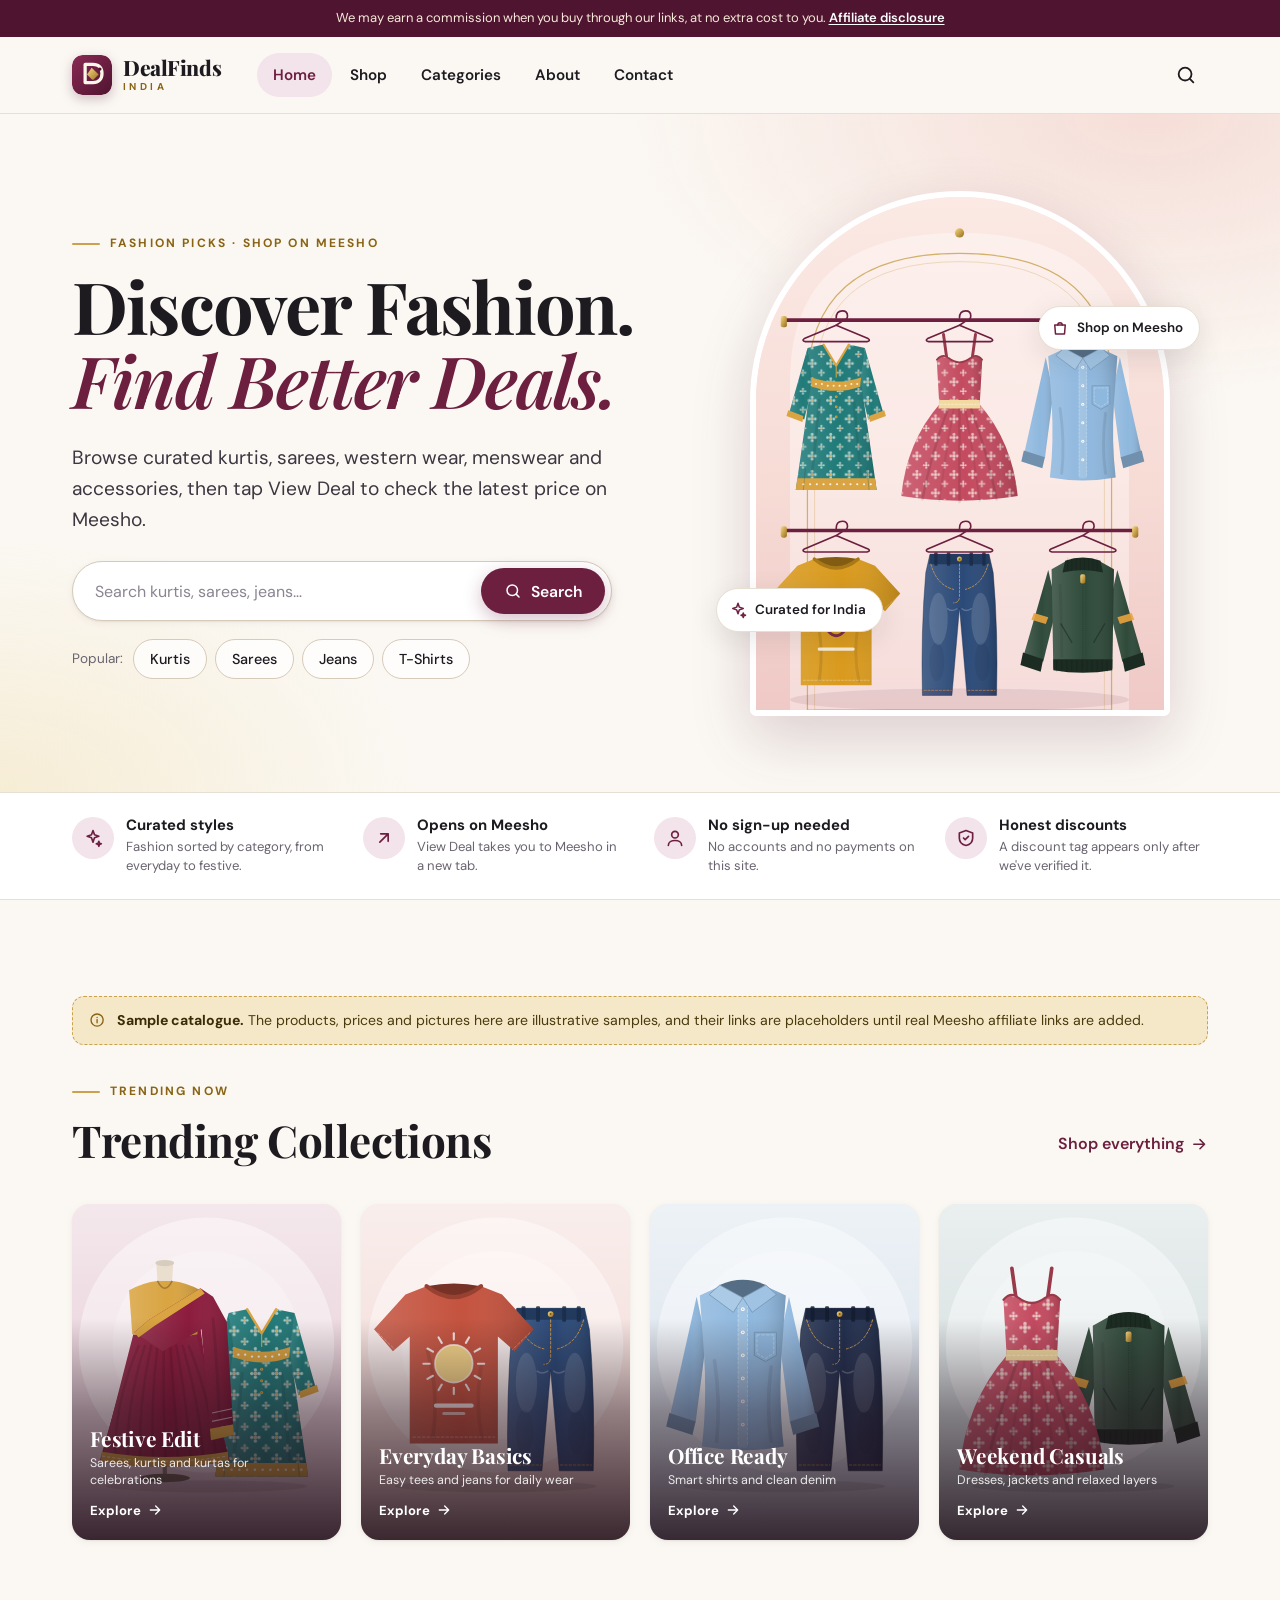
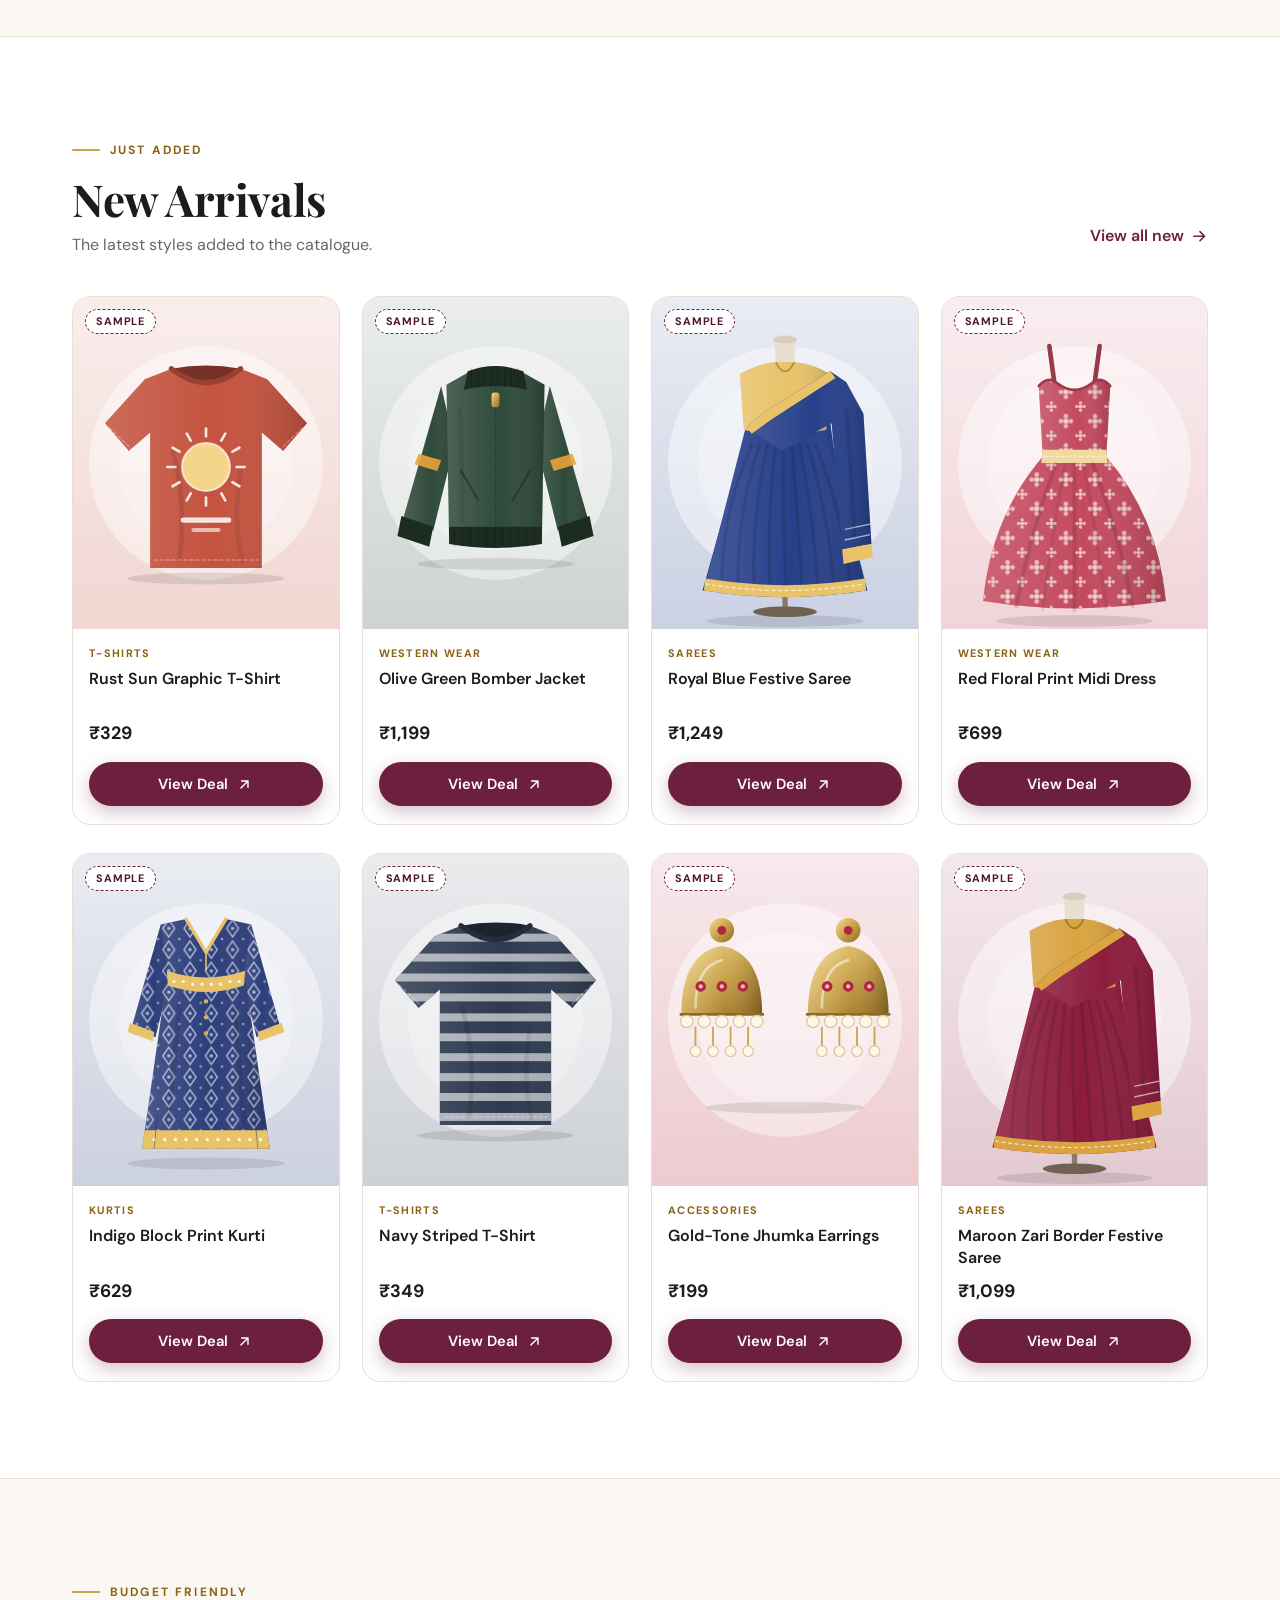
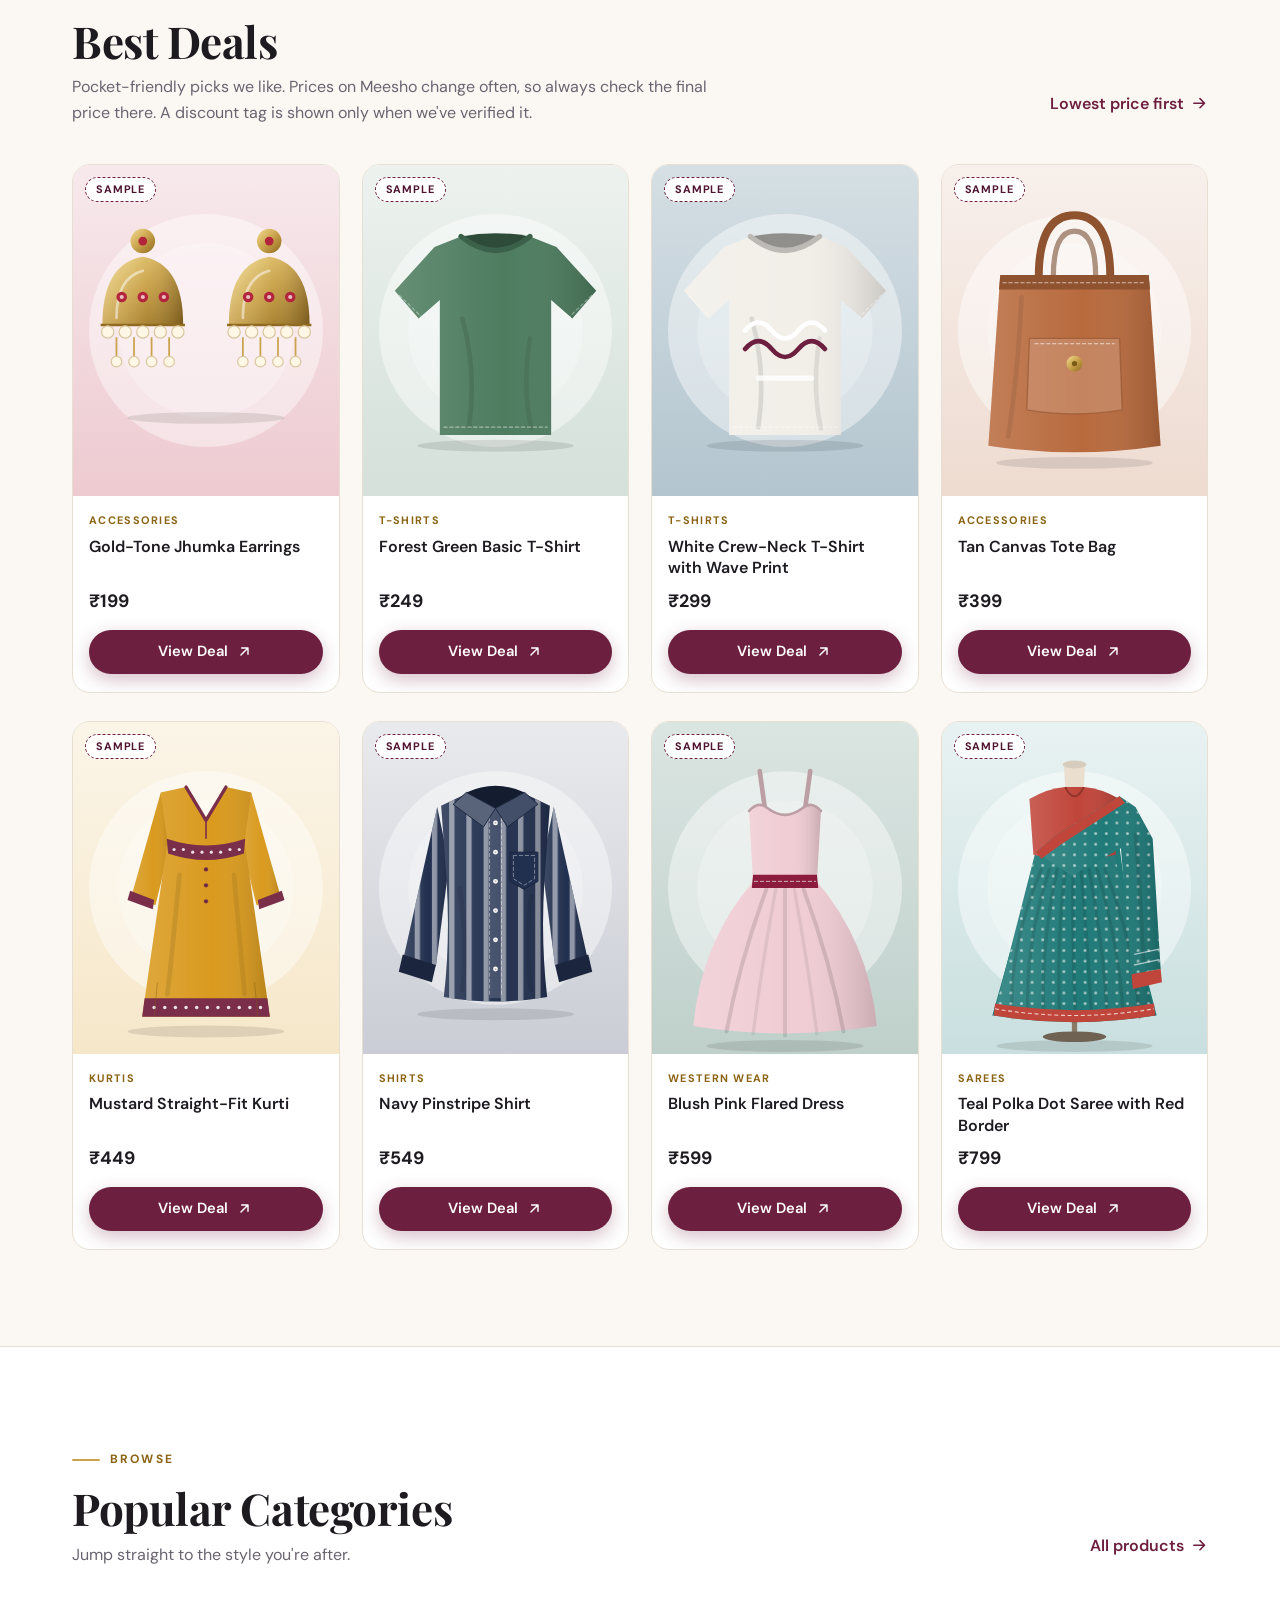
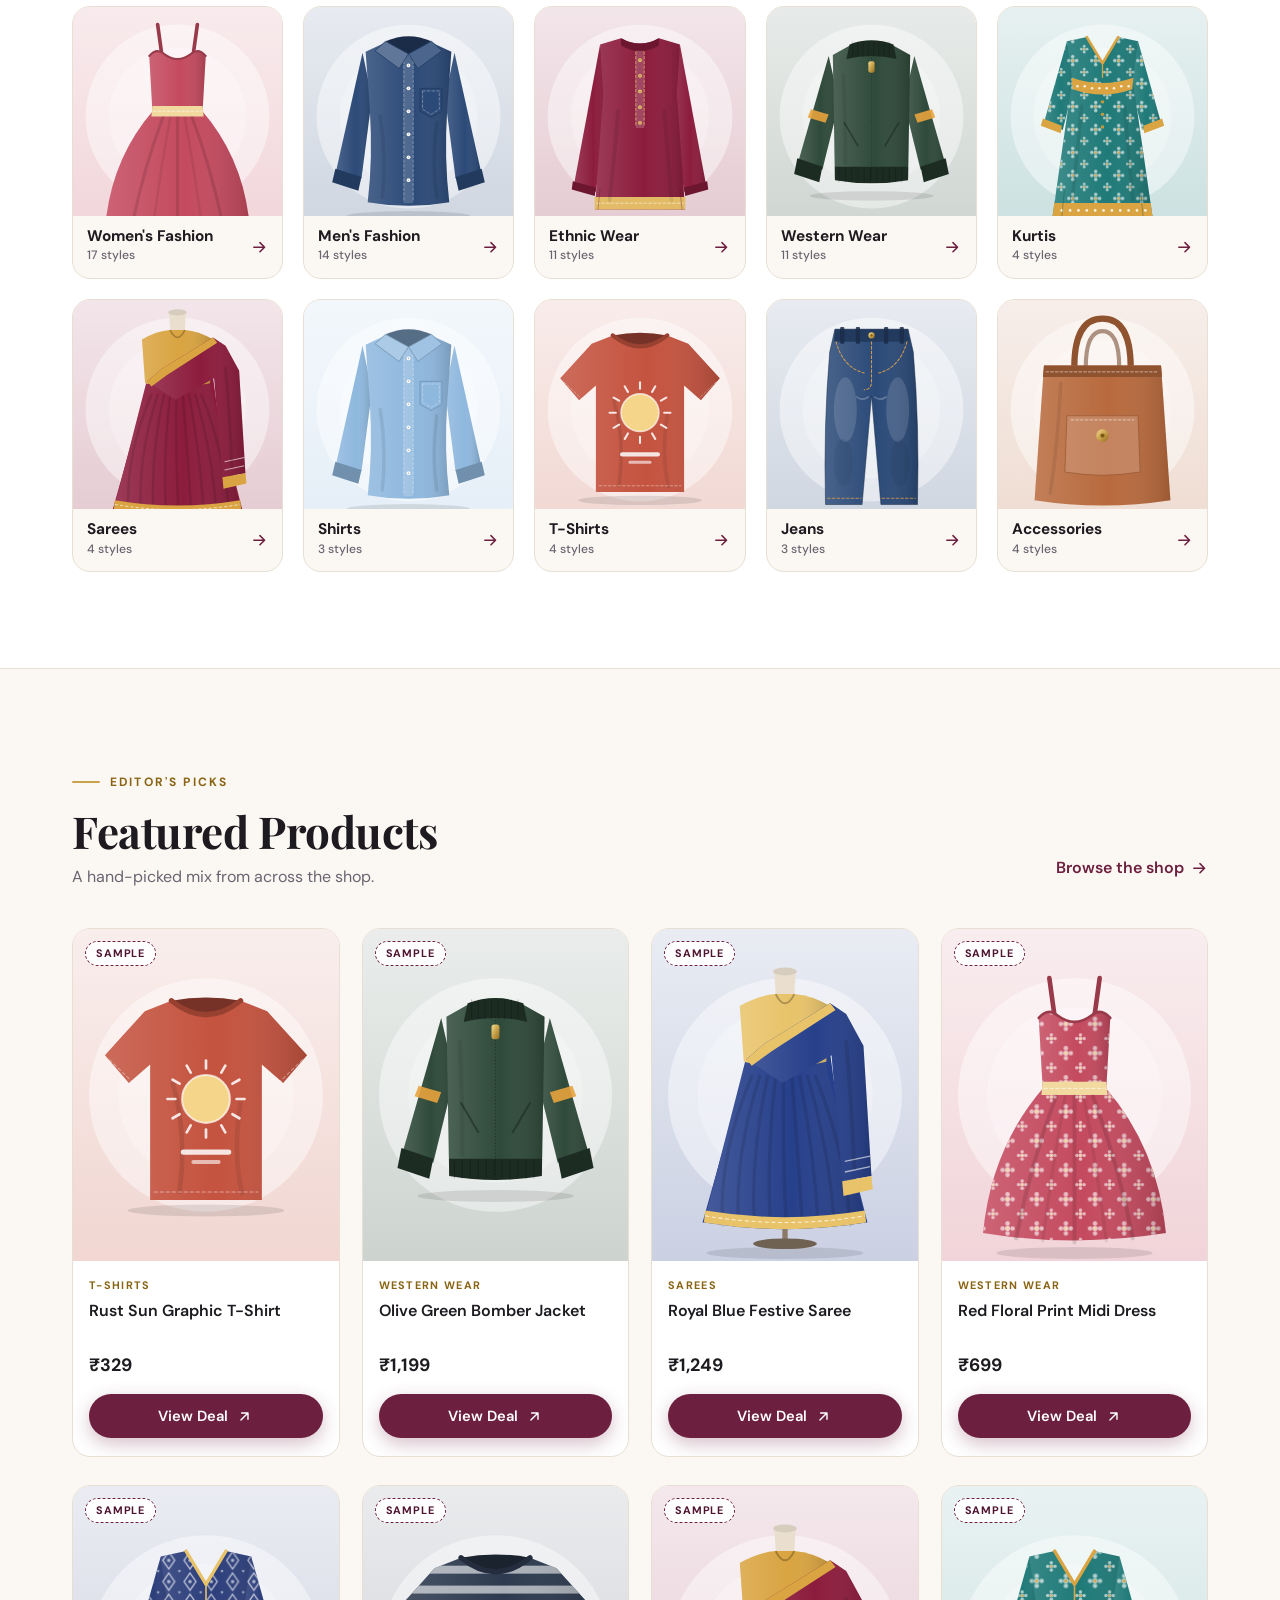
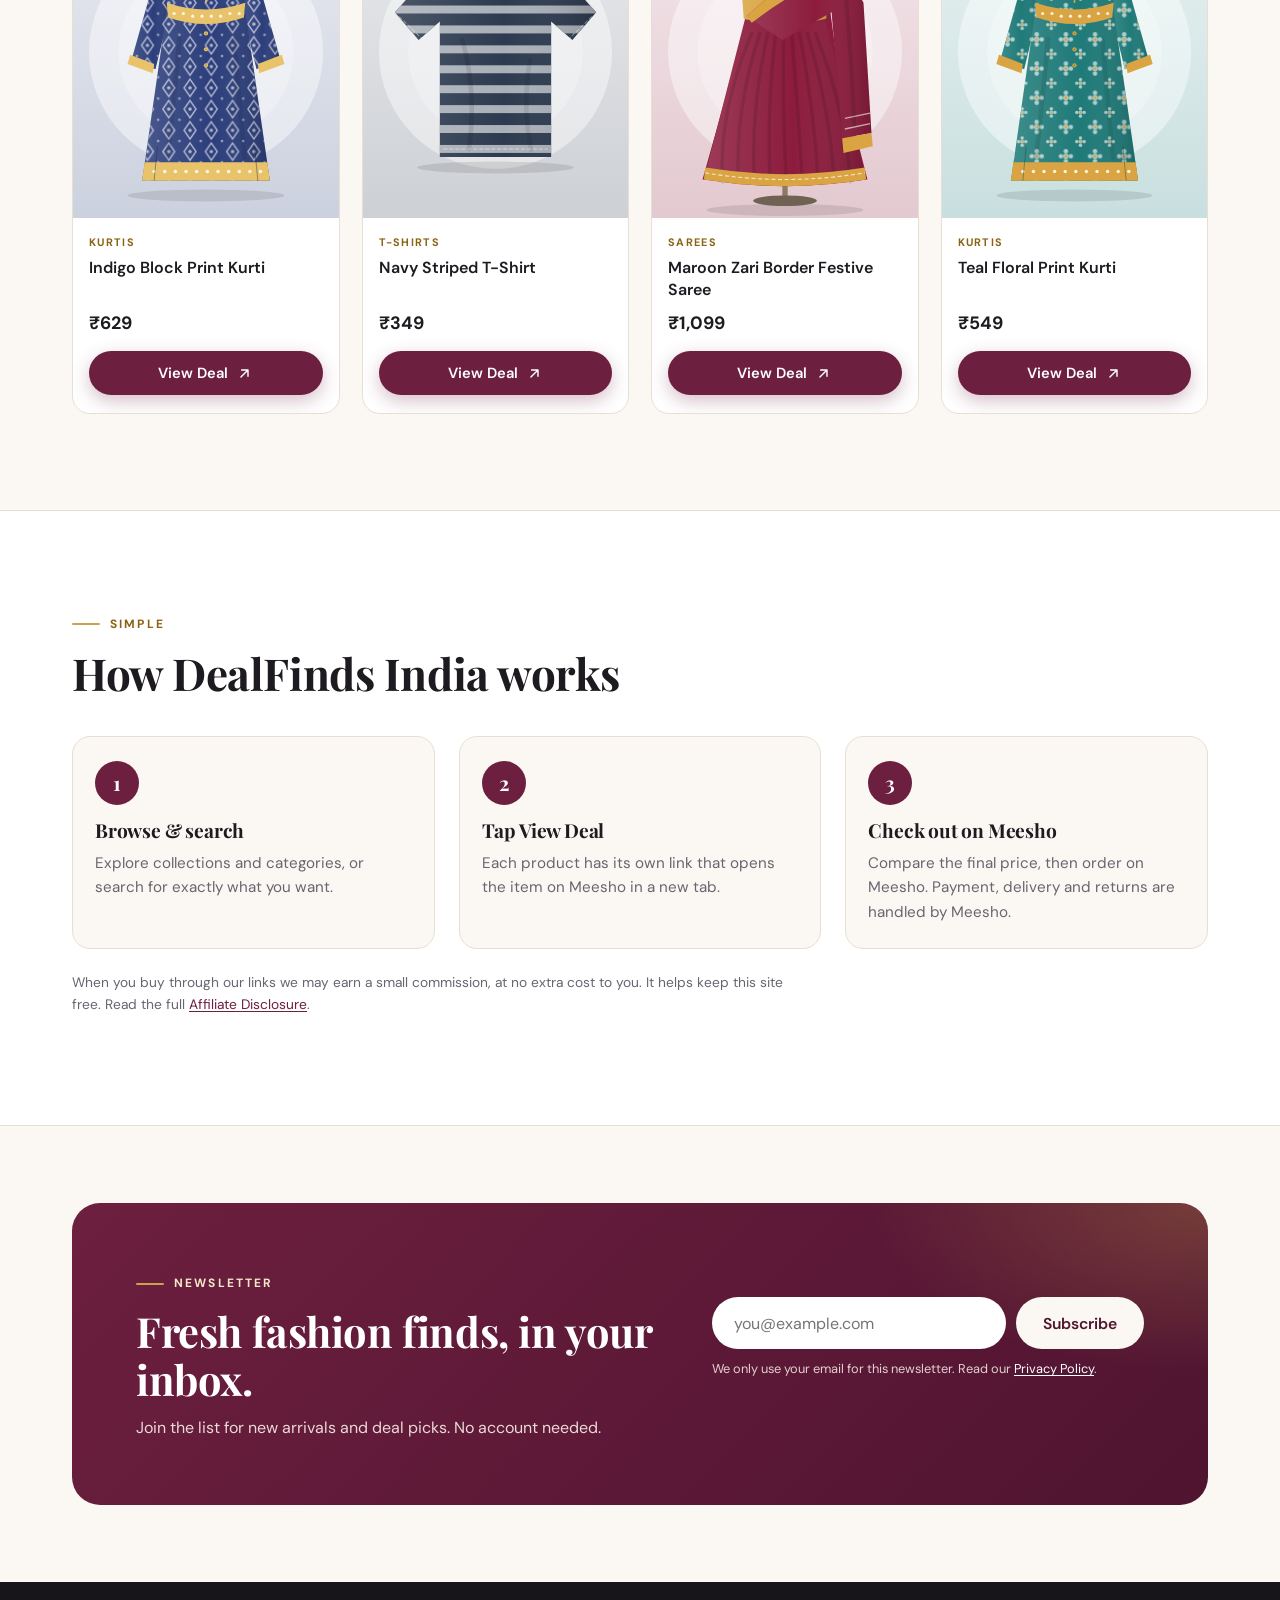
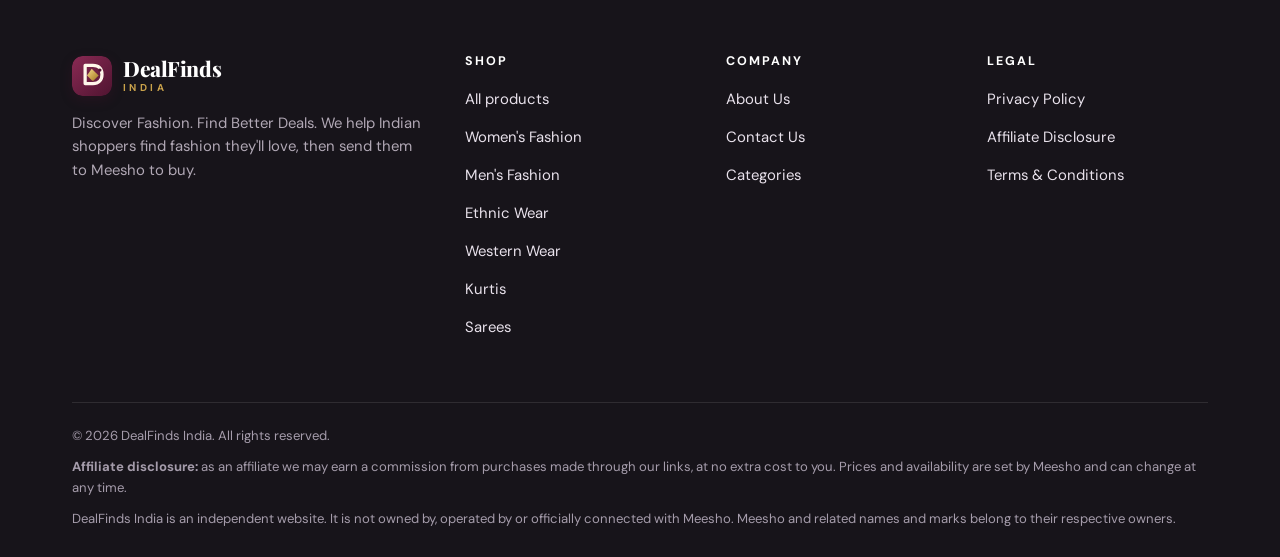
==== index.html @ cc352d4f "Add DealFinds India fashion affiliate website Complete static site (HTML5, CSS3, vanilla JS; no buil" ====
<!DOCTYPE html>
<html lang="en-IN" class="no-js">
<head>
<meta charset="utf-8">
<meta name="viewport" content="width=device-width, initial-scale=1">
<title>DealFinds India – Discover Fashion. Find Better Deals.</title>
<meta name="description" content="DealFinds India helps you discover fashion and find better deals. Browse kurtis, sarees, western wear, shirts, jeans and accessories, with links to Meesho.">
<meta name="robots" content="index, follow, max-image-preview:large">
<meta name="theme-color" content="#6d1f3f">
<link rel="canonical" href="https://pawanuse7-hash.github.io/Test/">
<meta property="og:site_name" content="DealFinds India">
<meta property="og:type" content="website">
<meta property="og:locale" content="en_IN">
<meta property="og:title" content="DealFinds India – Discover Fashion. Find Better Deals.">
<meta property="og:description" content="DealFinds India helps you discover fashion and find better deals. Browse kurtis, sarees, western wear, shirts, jeans and accessories, with links to Meesho.">
<meta property="og:url" content="https://pawanuse7-hash.github.io/Test/">
<meta property="og:image" content="https://pawanuse7-hash.github.io/Test/assets/og-image.png">
<meta property="og:image:width" content="1200">
<meta property="og:image:height" content="630">
<meta property="og:image:alt" content="DealFinds India – Discover Fashion. Find Better Deals.">
<meta name="twitter:card" content="summary_large_image">
<meta name="twitter:title" content="DealFinds India – Discover Fashion. Find Better Deals.">
<meta name="twitter:description" content="DealFinds India helps you discover fashion and find better deals. Browse kurtis, sarees, western wear, shirts, jeans and accessories, with links to Meesho.">
<meta name="twitter:image" content="https://pawanuse7-hash.github.io/Test/assets/og-image.png">
<link rel="icon" href="assets/favicon.svg" type="image/svg+xml">
<link rel="apple-touch-icon" href="assets/apple-touch-icon.png">
<link rel="preload" href="assets/fonts/dm-sans-var.woff" as="font" type="font/woff" crossorigin>
<link rel="preload" href="assets/fonts/playfair-display-var.woff" as="font" type="font/woff" crossorigin>
<link rel="stylesheet" href="css/style.css">
<script>document.documentElement.className = "js";</script>
<script type="application/ld+json">{
  "@context": "https://schema.org",
  "@graph": [
    {
      "@type": "Organization",
      "@id": "https://pawanuse7-hash.github.io/Test/#org",
      "name": "DealFinds India",
      "url": "https://pawanuse7-hash.github.io/Test/",
      "logo": "https://pawanuse7-hash.github.io/Test/assets/apple-touch-icon.png"
    },
    {
      "@type": "WebSite",
      "@id": "https://pawanuse7-hash.github.io/Test/#website",
      "url": "https://pawanuse7-hash.github.io/Test/",
      "name": "DealFinds India",
      "description": "Discover Fashion. Find Better Deals.",
      "inLanguage": "en-IN",
      "publisher": {
        "@id": "https://pawanuse7-hash.github.io/Test/#org"
      },
      "potentialAction": {
        "@type": "SearchAction",
        "target": {
          "@type": "EntryPoint",
          "urlTemplate": "https://pawanuse7-hash.github.io/Test/shop.html?q={search_term_string}"
        },
        "query-input": "required name=search_term_string"
      }
    }
  ]
}</script>
</head>
<body class="page-index">
<a class="skip-link" href="#main">Skip to content</a>
<svg xmlns="http://www.w3.org/2000/svg" width="0" height="0" style="position:absolute" aria-hidden="true" focusable="false">
<symbol id="i-search" viewBox="0 0 24 24"><circle cx="11" cy="11" r="7"/><path d="m20 20-3.5-3.5"/></symbol>
<symbol id="i-arrow-right" viewBox="0 0 24 24"><path d="M5 12h14M13 6l6 6-6 6"/></symbol>
<symbol id="i-external" viewBox="0 0 24 24"><path d="M7 17 17 7M8 7h9v9"/></symbol>
<symbol id="i-eye" viewBox="0 0 24 24"><path d="M2 12s3.6-7 10-7 10 7 10 7-3.6 7-10 7S2 12 2 12z"/><circle cx="12" cy="12" r="3"/></symbol>
<symbol id="i-close" viewBox="0 0 24 24"><path d="M6 6l12 12M18 6 6 18"/></symbol>
<symbol id="i-sparkle" viewBox="0 0 24 24"><path d="M12 3l1.8 5.2L19 10l-5.2 1.8L12 17l-1.8-5.2L5 10l5.2-1.8z"/><path d="M19 16l.8 2.2L22 19l-2.2.8L19 22l-.8-2.2L16 19l2.2-.8z"/></symbol>
<symbol id="i-user" viewBox="0 0 24 24"><circle cx="12" cy="8" r="4"/><path d="M4 21c0-4 4-6 8-6s8 2 8 6"/></symbol>
<symbol id="i-tag" viewBox="0 0 24 24"><path d="M20.6 13.4 13.4 20.6a2 2 0 0 1-2.8 0L3 13V3h10l7.6 7.6a2 2 0 0 1 0 2.8z"/><circle cx="7.5" cy="7.5" r="1.5"/></symbol>
<symbol id="i-shield" viewBox="0 0 24 24"><path d="M12 3l8 3v6c0 4.5-3.2 8-8 9-4.8-1-8-4.5-8-9V6z"/><path d="m9 12 2 2 4-4"/></symbol>
<symbol id="i-mail" viewBox="0 0 24 24"><rect x="3" y="5" width="18" height="14" rx="2"/><path d="m3 7 9 6 9-6"/></symbol>
<symbol id="i-bag" viewBox="0 0 24 24"><path d="M5 8h14l-1 12H6z"/><path d="M9 8a3 3 0 0 1 6 0"/></symbol>
<symbol id="i-info" viewBox="0 0 24 24"><circle cx="12" cy="12" r="9"/><path d="M12 11v5M12 8h.01"/></symbol>
</svg>
<div class="announce">
  <p>We may earn a commission when you buy through our links, at no extra cost to you. <a href="affiliate-disclosure.html">Affiliate disclosure</a></p>
</div>
<header class="site-header">
  <div class="container header-inner">
    <a class="brand" href="index.html" aria-label="DealFinds India home">
      <img class="brand-mark" src="assets/logo-mark.svg" width="40" height="40" alt="">
      <span class="brand-text"><span class="brand-name">DealFinds</span><span class="brand-sub">India</span></span>
    </a>
    <nav class="site-nav" id="site-nav" aria-label="Main">
      <ul>
        <li><a class="nav-link" href="index.html" aria-current="page">Home</a></li>
        <li><a class="nav-link" href="shop.html">Shop</a></li>
        <li><a class="nav-link" href="index.html#categories">Categories</a></li>
        <li><a class="nav-link" href="about.html">About</a></li>
        <li><a class="nav-link" href="contact.html">Contact</a></li>
      </ul>
      <div class="nav-cta"><a class="btn btn-primary" href="shop.html">Shop deals <svg class="icon icon-slide" aria-hidden="true" focusable="false"><use href="#i-arrow-right"/></svg></a></div>
    </nav>
    <a class="icon-btn" href="shop.html#search" aria-label="Search products"><svg class="icon" aria-hidden="true" focusable="false"><use href="#i-search"/></svg></a>
    <a class="btn btn-primary btn-sm header-cta" href="shop.html">Shop deals</a>
    <button class="icon-btn nav-toggle" type="button" aria-expanded="false" aria-controls="site-nav" aria-label="Open menu"><span class="bars"></span></button>
  </div>
</header>
<main id="main">
  <section class="hero" aria-labelledby="hero-title">
    <div class="container hero-grid">
      <div class="hero-copy">
        <span class="eyebrow">Fashion picks &middot; Shop on Meesho</span>
        <h1 id="hero-title">Discover Fashion. <em>Find Better Deals.</em></h1>
        <p class="lead">Browse curated kurtis, sarees, western wear, menswear and accessories, then tap View Deal to check the latest price on Meesho.</p>
        <form class="search-pill" action="shop.html" method="get" role="search">
          <label class="sr-only" for="hero-search">Search fashion</label>
          <input id="hero-search" name="q" type="search" placeholder="Search kurtis, sarees, jeans&hellip;" autocomplete="off" enterkeyhint="search">
          <button class="btn btn-primary" type="submit" aria-label="Search"><svg class="icon" aria-hidden="true" focusable="false"><use href="#i-search"/></svg><span class="label">Search</span></button>
        </form>
        <div class="hero-tags" aria-label="Popular searches">
          <span>Popular:</span>
          <a class="tag-pill" href="shop.html?category=kurtis">Kurtis</a>
          <a class="tag-pill" href="shop.html?category=sarees">Sarees</a>
          <a class="tag-pill" href="shop.html?category=jeans">Jeans</a>
          <a class="tag-pill" href="shop.html?category=t-shirts">T-Shirts</a>
        </div>
      </div>
      <div class="hero-visual">
        <div class="hero-frame">
          <img src="assets/img/hero-rail.svg" width="800" height="1000" alt="Illustration of a boutique clothes rail with a kurti, a dress, a shirt, a t-shirt, jeans and a jacket" fetchpriority="high">
        </div>
        <span class="float-chip a"><svg class="icon" aria-hidden="true" focusable="false"><use href="#i-sparkle"/></svg>Curated for India</span>
        <span class="float-chip b"><svg class="icon" aria-hidden="true" focusable="false"><use href="#i-bag"/></svg>Shop on Meesho</span>
      </div>
    </div>
  </section>

  <section class="trust" aria-label="Why shop with DealFinds India">
    <div class="container trust-grid">
      <div class="trust-item"><span class="trust-ico"><svg class="icon" aria-hidden="true" focusable="false"><use href="#i-sparkle"/></svg></span><div><h3>Curated styles</h3><p>Fashion sorted by category, from everyday to festive.</p></div></div>
      <div class="trust-item"><span class="trust-ico"><svg class="icon" aria-hidden="true" focusable="false"><use href="#i-external"/></svg></span><div><h3>Opens on Meesho</h3><p>View Deal takes you to Meesho in a new tab.</p></div></div>
      <div class="trust-item"><span class="trust-ico"><svg class="icon" aria-hidden="true" focusable="false"><use href="#i-user"/></svg></span><div><h3>No sign-up needed</h3><p>No accounts and no payments on this site.</p></div></div>
      <div class="trust-item"><span class="trust-ico"><svg class="icon" aria-hidden="true" focusable="false"><use href="#i-shield"/></svg></span><div><h3>Honest discounts</h3><p>A discount tag appears only after we've verified it.</p></div></div>
    </div>
  </section>

  <section class="section" id="collections" aria-labelledby="collections-title">
    <div class="container">
      <div class="notice" data-sample-notice hidden>
        <svg class="icon" aria-hidden="true" focusable="false"><use href="#i-info"/></svg>
        <p><strong>Sample catalogue.</strong> The products, prices and pictures here are illustrative samples, and their links are placeholders until real Meesho affiliate links are added.</p>
      </div>
      <div class="section-head">
        <div><span class="eyebrow">Trending now</span><h2 id="collections-title">Trending Collections</h2></div>
        <a class="link-arrow" href="shop.html">Shop everything <svg class="icon" aria-hidden="true" focusable="false"><use href="#i-arrow-right"/></svg></a>
      </div>
      <div class="collections" data-render="collections"></div>
      <noscript><p class="noscript-msg">Please turn on JavaScript to see our collections, or <a href="shop.html">browse the shop page</a>.</p></noscript>
    </div>
  </section>

  <section class="section alt" id="new-arrivals" aria-labelledby="new-title">
    <div class="container">
      <div class="section-head">
        <div><span class="eyebrow">Just added</span><h2 id="new-title">New Arrivals</h2><p>The latest styles added to the catalogue.</p></div>
        <a class="link-arrow" href="shop.html?sort=newest">View all new <svg class="icon" aria-hidden="true" focusable="false"><use href="#i-arrow-right"/></svg></a>
      </div>
      <ul class="product-grid" data-render="new-arrivals" data-limit="8"></ul>
      <noscript><p class="noscript-msg">Please turn on JavaScript to see products.</p></noscript>
    </div>
  </section>

  <section class="section" id="best-deals" aria-labelledby="deals-title">
    <div class="container">
      <div class="section-head">
        <div><span class="eyebrow">Budget friendly</span><h2 id="deals-title">Best Deals</h2><p>Pocket-friendly picks we like. Prices on Meesho change often, so always check the final price there. A discount tag is shown only when we've verified it.</p></div>
        <a class="link-arrow" href="shop.html?sort=price-asc">Lowest price first <svg class="icon" aria-hidden="true" focusable="false"><use href="#i-arrow-right"/></svg></a>
      </div>
      <ul class="product-grid" data-render="best-deals" data-limit="8"></ul>
      <noscript><p class="noscript-msg">Please turn on JavaScript to see products.</p></noscript>
    </div>
  </section>

  <section class="section alt" id="categories" aria-labelledby="cats-title">
    <div class="container">
      <div class="section-head">
        <div><span class="eyebrow">Browse</span><h2 id="cats-title">Popular Categories</h2><p>Jump straight to the style you're after.</p></div>
        <a class="link-arrow" href="shop.html">All products <svg class="icon" aria-hidden="true" focusable="false"><use href="#i-arrow-right"/></svg></a>
      </div>
      <ul class="cat-grid" data-render="categories"></ul>
      <noscript>
        <ul>
          <li><a href="shop.html?category=womens-fashion">Women's Fashion</a></li><li><a href="shop.html?category=mens-fashion">Men's Fashion</a></li><li><a href="shop.html?category=ethnic-wear">Ethnic Wear</a></li><li><a href="shop.html?category=western-wear">Western Wear</a></li><li><a href="shop.html?category=kurtis">Kurtis</a></li><li><a href="shop.html?category=sarees">Sarees</a></li><li><a href="shop.html?category=shirts">Shirts</a></li><li><a href="shop.html?category=t-shirts">T-Shirts</a></li><li><a href="shop.html?category=jeans">Jeans</a></li><li><a href="shop.html?category=accessories">Accessories</a></li>
        </ul>
      </noscript>
    </div>
  </section>

  <section class="section" id="featured" aria-labelledby="featured-title">
    <div class="container">
      <div class="section-head">
        <div><span class="eyebrow">Editor's picks</span><h2 id="featured-title">Featured Products</h2><p>A hand-picked mix from across the shop.</p></div>
        <a class="link-arrow" href="shop.html">Browse the shop <svg class="icon" aria-hidden="true" focusable="false"><use href="#i-arrow-right"/></svg></a>
      </div>
      <ul class="product-grid" data-render="featured" data-limit="8"></ul>
      <noscript><p class="noscript-msg">Please turn on JavaScript to see products.</p></noscript>
    </div>
  </section>

  <section class="section alt" aria-labelledby="how-title">
    <div class="container">
      <div class="section-head"><div><span class="eyebrow">Simple</span><h2 id="how-title">How DealFinds India works</h2></div></div>
      <ol class="steps">
        <li class="step"><h3>Browse &amp; search</h3><p>Explore collections and categories, or search for exactly what you want.</p></li>
        <li class="step"><h3>Tap View Deal</h3><p>Each product has its own link that opens the item on Meesho in a new tab.</p></li>
        <li class="step"><h3>Check out on Meesho</h3><p>Compare the final price, then order on Meesho. Payment, delivery and returns are handled by Meesho.</p></li>
      </ol>
      <p class="fine-print">When you buy through our links we may earn a small commission, at no extra cost to you. It helps keep this site free. Read the full <a href="affiliate-disclosure.html">Affiliate Disclosure</a>.</p>
    </div>
  </section>

<section class="newsletter" aria-labelledby="news-title">
  <div class="container">
    <div class="newsletter-box">
      <div>
        <span class="eyebrow">Newsletter</span>
        <h2 id="news-title">Fresh fashion finds, in your inbox.</h2>
        <p>Join the list for new arrivals and deal picks. No account needed.</p>
      </div>
      <form class="news-form" data-form="newsletter" method="post" novalidate>
        <div class="row">
          <label class="sr-only" for="news-email">Your email address</label>
          <input id="news-email" name="email" type="email" inputmode="email" autocomplete="email" placeholder="you@example.com" required>
          <button class="btn btn-light" type="submit">Subscribe</button>
        </div>
        <div class="hp" aria-hidden="true"><label>Leave this empty <input type="text" name="website" tabindex="-1" autocomplete="off"></label></div>
        <p class="hint">We only use your email for this newsletter. Read our <a href="privacy-policy.html">Privacy Policy</a>.</p>
        <p class="form-status" role="status" aria-live="polite"></p>
      </form>
    </div>
  </div>
</section>
</main>
<footer class="site-footer">
  <div class="container">
    <div class="footer-grid">
      <div class="footer-brand">
        <a class="brand" href="index.html" aria-label="DealFinds India home">
          <img class="brand-mark" src="assets/logo-mark.svg" width="40" height="40" alt="">
          <span class="brand-text"><span class="brand-name">DealFinds</span><span class="brand-sub">India</span></span>
        </a>
        <p>Discover Fashion. Find Better Deals. We help Indian shoppers find fashion they'll love, then send them to Meesho to buy.</p>
      </div>
      <div class="footer-col">
        <h2>Shop</h2>
        <ul>
          <li><a href="shop.html">All products</a></li>
          <li><a href="shop.html?category=womens-fashion">Women's Fashion</a></li>
          <li><a href="shop.html?category=mens-fashion">Men's Fashion</a></li>
          <li><a href="shop.html?category=ethnic-wear">Ethnic Wear</a></li>
          <li><a href="shop.html?category=western-wear">Western Wear</a></li>
          <li><a href="shop.html?category=kurtis">Kurtis</a></li>
          <li><a href="shop.html?category=sarees">Sarees</a></li>
        </ul>
      </div>
      <div class="footer-col">
        <h2>Company</h2>
        <ul>
          <li><a href="about.html">About Us</a></li>
          <li><a href="contact.html">Contact Us</a></li>
          <li><a href="index.html#categories">Categories</a></li>
        </ul>
      </div>
      <div class="footer-col">
        <h2>Legal</h2>
        <ul>
          <li><a href="privacy-policy.html">Privacy Policy</a></li>
          <li><a href="affiliate-disclosure.html">Affiliate Disclosure</a></li>
          <li><a href="terms.html">Terms &amp; Conditions</a></li>
        </ul>
      </div>
    </div>
    <div class="footer-bottom">
      <p>&copy; <span data-year>2026</span> DealFinds India. All rights reserved.</p>
      <p><strong>Affiliate disclosure:</strong> as an affiliate we may earn a commission from purchases made through our links, at no extra cost to you. Prices and availability are set by Meesho and can change at any time.</p>
      <p>DealFinds India is an independent website. It is not owned by, operated by or officially connected with Meesho. Meesho and related names and marks belong to their respective owners.</p>
    </div>
  </div>
</footer>
<script src="js/site-config.js" defer></script>
<script src="js/products-data.js" defer></script>
<script src="js/app.js" defer></script>
</body>
</html>
---- css/style.css ----
/* ==========================================================================
   DealFinds India – stylesheet
   Mobile-first. Sections: fonts · tokens · base · layout · components · pages
   ========================================================================== */

/* ---------- Fonts (self-hosted, Latin subset, SIL Open Font License) ---------- */
@font-face {
  font-family: "DM Sans";
  src: url("../assets/fonts/dm-sans-var.woff") format("woff");
  font-weight: 400 700;
  font-style: normal;
  font-display: swap;
}
@font-face {
  font-family: "Playfair Display";
  src: url("../assets/fonts/playfair-display-var.woff") format("woff");
  font-weight: 400 800;
  font-style: normal;
  font-display: swap;
}
@font-face {
  font-family: "Playfair Display";
  src: url("../assets/fonts/playfair-display-italic-var.woff") format("woff");
  font-weight: 400 700;
  font-style: italic;
  font-display: swap;
}

/* ---------- Design tokens ---------- */
:root {
  --ivory: #fbf8f3;
  --paper: #ffffff;
  --sand: #f3ece2;
  --blush: #f8e6e1;
  --ink: #1d1a20;
  --ink-soft: #3b3640;
  --muted: #6a6470;
  --line: #e7dfd3;
  --line-strong: #d6cab9;

  --brand: #6d1f3f;
  --brand-dark: #4f1430;
  --brand-tint: #f3e3ea;
  --gold: #c9a24b;
  --gold-dark: #8a6414;
  --gold-soft: #f4e8c8;
  --ok: #2c6b4f;
  --focus: #a86a00;

  --font-display: "Playfair Display", "Iowan Old Style", "Palatino Linotype", Palatino, Georgia, "Times New Roman", serif;
  --font-body: "DM Sans", system-ui, -apple-system, "Segoe UI", Roboto, "Noto Sans", "Helvetica Neue", Arial, sans-serif;

  --radius-sm: 12px;
  --radius: 18px;
  --radius-lg: 28px;
  --shadow-sm: 0 1px 2px rgba(29, 26, 32, .06), 0 2px 8px rgba(29, 26, 32, .05);
  --shadow: 0 8px 28px rgba(29, 26, 32, .10);
  --shadow-lg: 0 22px 60px rgba(79, 20, 48, .18);

  --gutter: clamp(16px, 4vw, 32px);
  --maxw: 1200px;
  --header-h: 68px;
  --ease: cubic-bezier(.22, .8, .3, 1);
}

/* ---------- Reset & base ---------- */
*, *::before, *::after { box-sizing: border-box; }
html { -webkit-text-size-adjust: 100%; text-size-adjust: 100%; scroll-behavior: smooth; scroll-padding-top: calc(var(--header-h) + 12px); }
html.no-scroll { overflow: hidden; }
body {
  margin: 0;
  font-family: var(--font-body);
  font-size: 1rem;
  line-height: 1.6;
  color: var(--ink);
  background: var(--ivory);
  -webkit-font-smoothing: antialiased;
  text-rendering: optimizeLegibility;
  overflow-x: hidden;
}
img, svg { display: block; max-width: 100%; }
img { height: auto; }
button, input, select, textarea { font: inherit; color: inherit; }
button { cursor: pointer; }
a { color: var(--brand); text-underline-offset: .18em; }
a:hover { color: var(--brand-dark); }
h1, h2, h3, h4 { font-family: var(--font-display); font-weight: 700; line-height: 1.15; letter-spacing: -.01em; margin: 0 0 .5em; color: var(--ink); }
p { margin: 0 0 1em; }
ul, ol { margin: 0 0 1em; padding-left: 1.25em; }
hr { border: 0; border-top: 1px solid var(--line); margin: 2rem 0; }
:focus-visible { outline: 3px solid var(--focus); outline-offset: 3px; border-radius: 6px; }
::selection { background: var(--brand); color: #fff; }

.sr-only {
  position: absolute !important; width: 1px; height: 1px; padding: 0; margin: -1px;
  overflow: hidden; clip: rect(0, 0, 0, 0); white-space: nowrap; border: 0;
}
.skip-link {
  position: absolute; left: 12px; top: -60px; z-index: 200;
  background: var(--brand); color: #fff; padding: 10px 18px; border-radius: 999px; font-weight: 600; text-decoration: none;
  transition: top .2s var(--ease);
}
.skip-link:focus { top: 12px; color: #fff; }

.icon { width: 1.15em; height: 1.15em; flex: none; fill: none; stroke: currentColor; stroke-width: 2; stroke-linecap: round; stroke-linejoin: round; }
.container { width: 100%; max-width: var(--maxw); margin-inline: auto; padding-inline: var(--gutter); }

/* ---------- Buttons ---------- */
.btn {
  display: inline-flex; align-items: center; justify-content: center; gap: .55em;
  min-height: 48px; padding: 0 26px; border-radius: 999px; border: 1.5px solid transparent;
  font-weight: 600; font-size: .98rem; line-height: 1; text-decoration: none; white-space: nowrap;
  transition: background-color .25s var(--ease), color .25s var(--ease), border-color .25s var(--ease), transform .25s var(--ease), box-shadow .25s var(--ease);
  -webkit-tap-highlight-color: transparent;
}
.btn .icon { transition: transform .25s var(--ease); }
.btn:hover .icon-nudge { transform: translate(2px, -2px); }
.btn:hover .icon-slide { transform: translateX(3px); }
.btn-primary { background: var(--brand); color: #fff; box-shadow: 0 6px 18px rgba(109, 31, 63, .28); }
.btn-primary:hover { background: var(--brand-dark); color: #fff; transform: translateY(-2px); box-shadow: 0 10px 24px rgba(79, 20, 48, .34); }
.btn-ghost { background: transparent; color: var(--ink); border-color: var(--line-strong); }
.btn-ghost:hover { background: var(--ink); color: #fff; border-color: var(--ink); }
.btn-light { background: var(--ivory); color: var(--brand-dark); }
.btn-light:hover { background: #fff; color: var(--brand-dark); transform: translateY(-2px); }
.btn-sm { min-height: 44px; padding: 0 20px; font-size: .92rem; }
.btn-block { width: 100%; }
.btn[aria-disabled="true"] { background: var(--line); color: var(--muted); box-shadow: none; pointer-events: none; }

/* ---------- Announcement bar ---------- */
.announce { background: var(--brand-dark); color: #f6e9d8; font-size: .8125rem; line-height: 1.45; text-align: center; padding: 9px var(--gutter); }
.announce p { margin: 0; }
.announce a { color: #fff; font-weight: 600; text-decoration: underline; }
.announce a:hover { color: var(--gold-soft); }

/* ---------- Header & navigation ---------- */
.site-header {
  position: sticky; top: 0; z-index: 100; background: rgba(251, 248, 243, .92);
  -webkit-backdrop-filter: saturate(1.4) blur(12px); backdrop-filter: saturate(1.4) blur(12px);
  border-bottom: 1px solid var(--line); transition: box-shadow .25s var(--ease);
}
.site-header.is-scrolled { box-shadow: 0 6px 24px rgba(29, 26, 32, .08); }
.header-inner { display: flex; align-items: center; gap: 8px; min-height: var(--header-h); }
.brand { display: inline-flex; align-items: center; gap: 11px; text-decoration: none; color: var(--ink); margin-right: auto; min-height: 44px; }
.brand:hover { color: var(--ink); }
.brand-mark { width: 40px; height: 40px; border-radius: 11px; box-shadow: 0 4px 12px rgba(79, 20, 48, .25); }
.brand-text { display: flex; flex-direction: column; line-height: 1; }
.brand-name { font-family: var(--font-display); font-weight: 800; font-size: 1.32rem; letter-spacing: -.02em; }
.brand-sub { margin-top: 4px; font-size: .625rem; font-weight: 700; letter-spacing: .34em; text-transform: uppercase; color: var(--gold-dark); }

.icon-btn {
  display: inline-grid; place-items: center; width: 44px; height: 44px; border-radius: 50%;
  border: 0; background: transparent; color: var(--ink); text-decoration: none;
  transition: background-color .2s var(--ease);
}
.icon-btn:hover { background: var(--sand); color: var(--ink); }
.icon-btn .icon { width: 22px; height: 22px; }

.nav-toggle { position: relative; }
.nav-toggle .bars, .nav-toggle .bars::before, .nav-toggle .bars::after {
  content: ""; display: block; width: 20px; height: 2px; background: currentColor; border-radius: 2px;
  transition: transform .3s var(--ease), opacity .2s;
}
.nav-toggle .bars { position: relative; }
.nav-toggle .bars::before { position: absolute; top: -6px; left: 0; }
.nav-toggle .bars::after { position: absolute; top: 6px; left: 0; }
.nav-toggle[aria-expanded="true"] .bars { background: transparent; }
.nav-toggle[aria-expanded="true"] .bars::before { transform: translateY(6px) rotate(45deg); }
.nav-toggle[aria-expanded="true"] .bars::after { transform: translateY(-6px) rotate(-45deg); }

.site-nav { display: none; position: absolute; left: 0; right: 0; top: 100%; background: var(--ivory); border-bottom: 1px solid var(--line); box-shadow: 0 18px 30px rgba(29, 26, 32, .10); padding: 6px var(--gutter) 22px; }
.site-nav.is-open { display: block; animation: drop .25s var(--ease); }
@keyframes drop { from { opacity: 0; transform: translateY(-6px); } to { opacity: 1; transform: none; } }
.site-nav ul { list-style: none; margin: 0; padding: 0; }
.site-nav li { border-bottom: 1px solid var(--line); }
.site-nav a.nav-link { display: flex; align-items: center; min-height: 52px; font-weight: 600; color: var(--ink); text-decoration: none; }
.site-nav a.nav-link[aria-current="page"] { color: var(--brand); }
.site-nav .nav-cta { margin-top: 18px; }
.site-nav .nav-cta .btn { width: 100%; }

/* No-JS: keep the menu visible and simple */
.no-js .nav-toggle { display: none; }
.no-js .site-nav { display: block; position: static; box-shadow: none; border: 0; padding: 0 0 10px; }
.no-js .site-nav ul { display: flex; flex-wrap: wrap; gap: 4px 18px; }
.no-js .site-nav li { border: 0; }
.no-js .site-nav a.nav-link { min-height: 44px; }
.no-js .site-nav .nav-cta { display: none; }
.no-js .header-inner { flex-wrap: wrap; }

@media (min-width: 900px) {
  :root { --header-h: 76px; }
  .nav-toggle { display: none; }
  .site-nav { display: block; position: static; background: none; border: 0; box-shadow: none; padding: 0; animation: none; }
  .site-nav ul { display: flex; align-items: center; gap: 2px; }
  .site-nav li { border: 0; }
  .site-nav a.nav-link { min-height: 44px; padding: 0 16px; border-radius: 999px; font-size: .95rem; position: relative; }
  .site-nav a.nav-link:hover { background: var(--sand); }
  .site-nav a.nav-link[aria-current="page"] { background: var(--brand-tint); }
  .site-nav .nav-cta { display: none; }
  .brand { margin-right: 28px; }
  .header-inner > .site-nav { margin-right: auto; }
  .header-cta { display: inline-flex; }
}
.header-cta { display: none; margin-left: 6px; }

/* ---------- Typography helpers ---------- */
.eyebrow { display: inline-flex; align-items: center; gap: 10px; font-size: .75rem; font-weight: 700; letter-spacing: .18em; text-transform: uppercase; color: var(--gold-dark); margin-bottom: 14px; }
.eyebrow::before { content: ""; width: 28px; height: 2px; background: var(--gold); border-radius: 2px; }
.lead { font-size: clamp(1.02rem, 2.4vw, 1.2rem); color: var(--ink-soft); max-width: 36em; }
.muted { color: var(--muted); }

/* ---------- Hero ---------- */
.hero {
  position: relative; overflow: hidden;
  padding-block: clamp(28px, 6vw, 80px) clamp(36px, 6vw, 80px);
  background:
    radial-gradient(900px 480px at 90% 0%, rgba(244, 213, 207, .75), transparent 60%),
    radial-gradient(700px 420px at 0% 100%, rgba(244, 232, 200, .7), transparent 60%),
    var(--ivory);
}
.hero-grid { display: grid; gap: 34px; align-items: center; }
.hero h1 { font-size: clamp(2.4rem, 8.4vw, 4.5rem); line-height: 1.03; letter-spacing: -.025em; margin-bottom: .38em; }
.hero h1 em { font-style: italic; font-weight: 600; color: var(--brand); display: inline-block; }
.hero .lead { margin-bottom: 26px; }

.search-pill {
  display: flex; align-items: center; gap: 6px; max-width: 540px; padding: 6px 6px 6px 20px;
  background: #fff; border: 1.5px solid var(--line-strong); border-radius: 999px; box-shadow: var(--shadow-sm);
  transition: border-color .2s, box-shadow .2s;
}
.search-pill:focus-within { border-color: var(--brand); box-shadow: 0 0 0 4px rgba(109, 31, 63, .14); }
.search-pill input { flex: 1; min-width: 0; height: 46px; border: 0; background: transparent; outline: 0; font-size: 1rem; }
.search-pill input::placeholder { color: #8b8591; }
.search-pill .btn { min-height: 46px; padding: 0 22px; }
.search-pill .btn .label { display: none; }
@media (min-width: 420px) { .search-pill .btn .label { display: inline; } }
@media (max-width: 419px) { .search-pill .btn { padding: 0 16px; } }

.hero-tags { display: flex; flex-wrap: wrap; gap: 8px; margin-top: 18px; align-items: center; }
.hero-tags span { font-size: .85rem; color: var(--muted); margin-right: 2px; }
.tag-pill {
  display: inline-flex; align-items: center; min-height: 40px; padding: 0 16px; border-radius: 999px;
  background: rgba(255, 255, 255, .75); border: 1px solid var(--line-strong); color: var(--ink); text-decoration: none; font-size: .9rem; font-weight: 500;
  transition: background-color .2s, color .2s, border-color .2s, transform .2s var(--ease);
}
.tag-pill:hover { background: var(--brand); color: #fff; border-color: var(--brand); transform: translateY(-2px); }

.hero-actions { display: flex; flex-wrap: wrap; gap: 12px; margin-top: 26px; }

.hero-visual { position: relative; width: 100%; max-width: 420px; margin-inline: auto; }
.hero-frame {
  position: relative; aspect-ratio: 4 / 5; border-radius: 999px 999px var(--radius-lg) var(--radius-lg);
  overflow: hidden; box-shadow: var(--shadow-lg); border: 6px solid #fff; background: var(--blush);
}
.hero-frame img { width: 100%; height: 100%; object-fit: cover; }
.float-chip {
  position: absolute; display: inline-flex; align-items: center; gap: 8px; background: #fff; color: var(--ink);
  padding: 10px 16px 10px 12px; border-radius: 999px; font-size: .84rem; font-weight: 600; box-shadow: var(--shadow); border: 1px solid var(--line);
}
.float-chip .icon { color: var(--brand); width: 18px; height: 18px; }
.float-chip.a { left: -6px; bottom: 16%; }
.float-chip.b { right: -6px; top: 22%; }
@media (min-width: 900px) {
  .hero-grid { grid-template-columns: 1.08fr .92fr; gap: 56px; }
  .float-chip.a { left: -34px; }
  .float-chip.b { right: -30px; }
}
@media (max-width: 380px) { .float-chip { display: none; } }

/* ---------- Trust strip ---------- */
.trust { background: var(--paper); border-block: 1px solid var(--line); }
.trust-grid { display: grid; grid-template-columns: 1fr 1fr; gap: 18px 14px; padding-block: 24px; }
.trust-item { display: flex; gap: 12px; align-items: flex-start; }
.trust-ico { flex: none; display: grid; place-items: center; width: 42px; height: 42px; border-radius: 50%; background: var(--brand-tint); color: var(--brand); }
.trust-ico .icon { width: 20px; height: 20px; }
.trust-item h3 { font-family: var(--font-body); font-size: .93rem; font-weight: 700; letter-spacing: 0; margin: 0 0 2px; }
.trust-item p { margin: 0; font-size: .82rem; line-height: 1.45; color: var(--muted); }
@media (min-width: 900px) { .trust-grid { grid-template-columns: repeat(4, 1fr); gap: 28px; } }

/* ---------- Sections ---------- */
.section { padding-block: clamp(44px, 7.5vw, 96px); }
.section.alt { background: var(--paper); border-block: 1px solid var(--line); }
.section-head { display: flex; flex-wrap: wrap; align-items: flex-end; justify-content: space-between; gap: 10px 24px; margin-bottom: clamp(22px, 4vw, 38px); }
.section-head h2 { font-size: clamp(1.8rem, 5vw, 2.75rem); margin: 0; }
.section-head p { margin: 8px 0 0; color: var(--muted); max-width: 40em; }
.link-arrow { display: inline-flex; align-items: center; gap: 6px; font-weight: 600; text-decoration: none; min-height: 44px; }
.link-arrow .icon { transition: transform .25s var(--ease); }
.link-arrow:hover .icon { transform: translateX(4px); }

.notice {
  display: flex; gap: 12px; align-items: flex-start; margin-block: 0 clamp(18px, 3vw, 30px);
  padding: 13px 16px; border: 1.5px dashed var(--gold); background: var(--gold-soft); border-radius: var(--radius-sm);
  color: #4a3a0c; font-size: .88rem; line-height: 1.5;
}
.notice[hidden] { display: none; }
.notice strong { color: #3a2c05; }
.notice .icon { margin-top: 2px; color: var(--gold-dark); }
.notice p { margin: 0; }

/* ---------- Collections ---------- */
.collections { display: grid; grid-template-columns: repeat(2, 1fr); gap: 12px; }
.collection {
  position: relative; display: block; aspect-ratio: 4 / 5; border-radius: var(--radius); overflow: hidden;
  text-decoration: none; color: #fff; background: var(--sand); isolation: isolate; box-shadow: var(--shadow-sm);
}
.collection img { position: absolute; inset: 0; width: 100%; height: 100%; object-fit: cover; transition: transform .8s var(--ease); z-index: -2; }
.collection::after { content: ""; position: absolute; inset: 0; z-index: -1; background: linear-gradient(to top, rgba(29, 12, 22, .86) 0%, rgba(29, 12, 22, .45) 38%, transparent 66%); }
.collection:hover img { transform: scale(1.06); }
.collection-body { position: absolute; left: 0; right: 0; bottom: 0; padding: 14px; }
.collection h3 { color: #fff; font-size: 1.12rem; margin: 0 0 4px; }
.collection p { margin: 0 0 8px; font-size: .78rem; line-height: 1.35; color: rgba(255, 255, 255, .88); display: none; }
.collection .go { display: inline-flex; align-items: center; gap: 6px; font-size: .82rem; font-weight: 700; letter-spacing: .02em; }
.collection .go .icon { width: 16px; height: 16px; transition: transform .25s var(--ease); }
.collection:hover .go .icon { transform: translateX(4px); }
@media (min-width: 560px) { .collection p { display: block; } .collection-body { padding: 18px; } .collection h3 { font-size: 1.3rem; } }
@media (min-width: 900px) { .collections { grid-template-columns: repeat(4, 1fr); gap: 20px; } }

/* ---------- Product grid & cards ---------- */
.product-grid { display: grid; grid-template-columns: repeat(2, minmax(0, 1fr)); gap: 14px 12px; list-style: none; margin: 0; padding: 0; }
@media (min-width: 680px) { .product-grid { grid-template-columns: repeat(3, minmax(0, 1fr)); gap: 22px 18px; } }
@media (min-width: 1020px) { .product-grid { grid-template-columns: repeat(4, minmax(0, 1fr)); gap: 28px 22px; } }

.card {
  position: relative; display: flex; flex-direction: column; height: 100%; background: var(--paper);
  border: 1px solid var(--line); border-radius: var(--radius); overflow: hidden;
  transition: transform .35s var(--ease), box-shadow .35s var(--ease), border-color .35s;
}
.card:hover { transform: translateY(-5px); box-shadow: var(--shadow); border-color: var(--line-strong); }
.card-media {
  position: relative; display: block; width: 100%; padding: 0; border: 0; background: var(--sand); aspect-ratio: 4 / 5; overflow: hidden; text-align: left;
}
.card-media img { width: 100%; height: 100%; object-fit: cover; transition: transform .7s var(--ease); }
.card:hover .card-media img { transform: scale(1.06); }
.badge {
  position: absolute; z-index: 2; display: inline-flex; align-items: center; padding: 4px 10px; border-radius: 999px;
  font-size: .68rem; font-weight: 700; letter-spacing: .08em; text-transform: uppercase; line-height: 1.4;
}
.badge-sample { top: 10px; left: 10px; background: rgba(255, 255, 255, .94); color: var(--brand-dark); border: 1.5px dashed var(--brand); }
.badge-off { top: 10px; right: 10px; background: var(--ok); color: #fff; }
.quick {
  position: absolute; z-index: 2; right: 10px; bottom: 10px; display: inline-flex; align-items: center; gap: 6px;
  min-height: 36px; padding: 0 12px; border-radius: 999px; background: rgba(255, 255, 255, .95); color: var(--ink);
  font-size: .78rem; font-weight: 700; box-shadow: var(--shadow-sm);
  opacity: 1; transform: none; transition: opacity .25s var(--ease), transform .25s var(--ease);
}
.quick .icon { width: 16px; height: 16px; }
@media (hover: hover) and (min-width: 900px) {
  .quick { opacity: 0; transform: translateY(8px); }
  .card:hover .quick, .card-media:focus-visible .quick { opacity: 1; transform: none; }
}
.card-body { display: flex; flex: 1; flex-direction: column; padding: 12px 12px 14px; gap: 6px; }
.card-cat { font-size: .68rem; font-weight: 700; letter-spacing: .12em; text-transform: uppercase; color: var(--gold-dark); }
.card-title { font-family: var(--font-body); font-size: .93rem; font-weight: 600; line-height: 1.35; letter-spacing: 0; margin: 0; display: -webkit-box; -webkit-line-clamp: 2; line-clamp: 2; -webkit-box-orient: vertical; overflow: hidden; min-height: 2.7em; }
.price { display: flex; flex-wrap: wrap; align-items: baseline; gap: 2px 8px; margin-top: 2px; }
.price .now { font-size: 1.12rem; font-weight: 700; color: var(--ink); }
.price .was { font-size: .84rem; color: var(--muted); }
.price .off { font-size: .78rem; font-weight: 700; color: var(--ok); }
.card-body .price { margin-bottom: 8px; }
.card-body .btn { margin-top: auto; }
@media (min-width: 680px) { .card-body { padding: 16px 16px 18px; } .card-title { font-size: 1rem; } .badge-sample, .badge-off { top: 12px; } .badge-sample { left: 12px; } .badge-off { right: 12px; } }

.noscript-msg { padding: 16px; border: 1px dashed var(--line-strong); border-radius: var(--radius-sm); background: #fff; }

/* ---------- Category tiles ---------- */
.cat-grid { display: grid; grid-template-columns: repeat(2, 1fr); gap: 12px; list-style: none; margin: 0; padding: 0; }
@media (min-width: 640px) { .cat-grid { grid-template-columns: repeat(3, 1fr); gap: 18px; } }
@media (min-width: 1020px) { .cat-grid { grid-template-columns: repeat(5, 1fr); gap: 20px; } }
.cat-tile {
  display: flex; flex-direction: column; height: 100%; background: var(--ivory); border: 1px solid var(--line); border-radius: var(--radius);
  overflow: hidden; text-decoration: none; color: var(--ink);
  transition: transform .35s var(--ease), box-shadow .35s var(--ease), border-color .35s;
}
.cat-tile:hover { transform: translateY(-5px); box-shadow: var(--shadow); border-color: var(--gold); color: var(--ink); }
.cat-tile .cat-img { aspect-ratio: 1 / 1; overflow: hidden; background: var(--sand); }
.cat-tile img { width: 100%; height: 100%; object-fit: cover; object-position: center 40%; transition: transform .7s var(--ease); }
.cat-tile:hover img { transform: scale(1.08); }
.cat-tile .cat-info { display: flex; align-items: center; justify-content: space-between; gap: 8px; padding: 12px 14px; }
.cat-tile h3 { font-family: var(--font-body); font-size: .96rem; font-weight: 700; letter-spacing: 0; margin: 0; }
.cat-tile small { display: block; font-size: .76rem; color: var(--muted); margin-top: 1px; font-weight: 500; }
.cat-tile .icon { color: var(--brand); transition: transform .25s var(--ease); }
.cat-tile:hover .icon { transform: translateX(4px); }

/* ---------- How it works ---------- */
.steps { display: grid; gap: 18px; list-style: none; padding: 0; margin: 0; counter-reset: step; }
.step { position: relative; padding: 24px 22px 24px 22px; background: var(--ivory); border: 1px solid var(--line); border-radius: var(--radius); }
.step::before { counter-increment: step; content: counter(step); display: grid; place-items: center; width: 44px; height: 44px; margin-bottom: 14px; border-radius: 50%; background: var(--brand); color: #fff; font-family: var(--font-display); font-weight: 700; font-size: 1.25rem; }
.step h3 { font-size: 1.2rem; }
.step p { margin: 0; color: var(--muted); font-size: .95rem; }
@media (min-width: 780px) { .steps { grid-template-columns: repeat(3, 1fr); gap: 24px; } }
.fine-print { margin-top: 22px; font-size: .86rem; color: var(--muted); max-width: 52em; }

/* ---------- Newsletter ---------- */
.newsletter { padding-block: clamp(36px, 6vw, 80px); }
.newsletter-box {
  position: relative; overflow: hidden; border-radius: var(--radius-lg); color: #f6e9d8; padding: clamp(28px, 6vw, 64px);
  background: radial-gradient(520px 260px at 100% 0%, rgba(201, 162, 75, .28), transparent 65%), linear-gradient(135deg, var(--brand) 0%, var(--brand-dark) 100%);
  display: grid; gap: 22px; align-items: center;
}
.newsletter-box h2 { color: #fff; font-size: clamp(1.7rem, 4.8vw, 2.6rem); margin-bottom: .3em; }
.newsletter-box p { margin: 0; color: #ecd9d8; }
.newsletter .eyebrow { color: var(--gold-soft); }
.newsletter .eyebrow::before { background: var(--gold); }
.news-form { display: grid; gap: 10px; }
.news-form .row { display: flex; flex-direction: column; gap: 10px; }
.news-form input[type="email"] { width: 100%; min-height: 52px; padding: 0 20px; border-radius: 999px; border: 2px solid transparent; background: #fff; color: var(--ink); font-size: 1rem; }
.news-form input[type="email"]:focus { outline: 0; border-color: var(--gold); box-shadow: 0 0 0 4px rgba(201, 162, 75, .35); }
.news-form .hint { font-size: .8rem; color: #e3cfd0; }
.news-form .hint a { color: #fff; }
.form-status { min-height: 1.4em; margin: 2px 0 0; font-size: .9rem; font-weight: 600; }
.news-form .form-status { color: var(--gold-soft); }
@media (min-width: 560px) { .news-form .row { flex-direction: row; } .news-form .btn { flex: none; } }
@media (min-width: 900px) { .newsletter-box { grid-template-columns: 1.1fr .9fr; gap: 48px; } }

/* ---------- Footer ---------- */
.site-footer { background: #17141a; color: #c9c1cc; padding-top: clamp(40px, 6vw, 72px); font-size: .93rem; }
.site-footer a { color: #e9e2ec; text-decoration: none; }
.site-footer a:hover { color: var(--gold); text-decoration: underline; }
.footer-grid { display: grid; grid-template-columns: 1fr 1fr; gap: 32px 20px; }
.footer-brand { grid-column: 1 / -1; max-width: 30em; }
.footer-brand .brand { color: #fff; margin-bottom: 14px; }
.footer-brand .brand:hover { color: #fff; text-decoration: none; }
.footer-brand .brand-name { color: #fff; }
.footer-brand .brand-sub { color: var(--gold); }
.footer-brand p { color: #b1a8b5; }
.footer-col h2 { font-family: var(--font-body); font-size: .78rem; font-weight: 700; letter-spacing: .16em; text-transform: uppercase; color: #fff; margin-bottom: 14px; }
.footer-col ul { list-style: none; padding: 0; margin: 0; display: grid; gap: 2px; }
.footer-col a { display: inline-flex; align-items: center; min-height: 36px; }
.footer-bottom { margin-top: clamp(32px, 5vw, 56px); padding-block: 22px 28px; border-top: 1px solid rgba(255, 255, 255, .1); display: grid; gap: 10px; font-size: .82rem; color: #a59cab; }
.footer-bottom p { margin: 0; }
@media (min-width: 900px) { .footer-grid { grid-template-columns: 1.6fr 1fr 1fr 1fr; gap: 40px; } .footer-brand { grid-column: auto; } }

/* ---------- Page header (inner pages) ---------- */
.page-hero { padding-block: clamp(28px, 5vw, 60px) clamp(20px, 3vw, 34px); background: radial-gradient(700px 300px at 100% 0%, rgba(244, 213, 207, .7), transparent 60%), var(--ivory); border-bottom: 1px solid var(--line); }
.page-hero h1 { font-size: clamp(2.1rem, 6.4vw, 3.6rem); margin-bottom: .25em; }
.page-hero p { margin: 0; color: var(--ink-soft); max-width: 40em; }
.breadcrumb { display: flex; flex-wrap: wrap; gap: 6px; list-style: none; padding: 0; margin: 0 0 14px; font-size: .84rem; color: var(--muted); }
.breadcrumb li + li::before { content: "/"; margin-right: 6px; color: var(--line-strong); }
.breadcrumb a { color: var(--muted); }

/* ---------- Shop toolbar ---------- */
/* minmax(0, 1fr) lets the columns shrink to the screen. With a plain implicit column, the sideways-scrolling
   category chips made the whole page as wide as every chip in a row (about 1400px) on phones and tablets. */
.toolbar { display: grid; grid-template-columns: minmax(0, 1fr); gap: 14px; margin-bottom: 18px; }
.toolbar-row { display: grid; grid-template-columns: minmax(0, 1fr); gap: 12px; }
@media (min-width: 720px) { .toolbar-row { grid-template-columns: minmax(0, 1fr) 260px; } }
.field-search { position: relative; }
.field-search .icon { position: absolute; left: 18px; top: 50%; transform: translateY(-50%); color: var(--muted); pointer-events: none; width: 20px; height: 20px; }
.field-search input { padding-left: 50px; }
.control {
  width: 100%; min-height: 52px; padding: 0 18px; border-radius: 999px; border: 1.5px solid var(--line-strong); background: #fff; color: var(--ink); font-size: 1rem;
  transition: border-color .2s, box-shadow .2s;
}
.control:focus { outline: 0; border-color: var(--brand); box-shadow: 0 0 0 4px rgba(109, 31, 63, .14); }
select.control { appearance: none; -webkit-appearance: none; padding-right: 46px; cursor: pointer; background-image: url("data:image/svg+xml,%3Csvg xmlns='http://www.w3.org/2000/svg' width='16' height='16' viewBox='0 0 24 24' fill='none' stroke='%236a6470' stroke-width='2.4' stroke-linecap='round' stroke-linejoin='round'%3E%3Cpath d='m6 9 6 6 6-6'/%3E%3C/svg%3E"); background-repeat: no-repeat; background-position: right 18px center; }
.label-inline { display: block; font-size: .76rem; font-weight: 700; letter-spacing: .1em; text-transform: uppercase; color: var(--muted); margin: 0 0 6px 6px; }

.chips { display: flex; gap: 8px; overflow-x: auto; padding: 4px var(--gutter) 10px; margin-inline: calc(var(--gutter) * -1); scroll-snap-type: x proximity; -webkit-overflow-scrolling: touch; scrollbar-width: none; }
.chips::-webkit-scrollbar { display: none; }
@media (min-width: 1020px) { .chips { flex-wrap: wrap; overflow: visible; margin-inline: 0; padding-inline: 0; } }
.chip {
  flex: none; scroll-snap-align: start; display: inline-flex; align-items: center; gap: 8px; min-height: 44px; padding: 0 18px; border-radius: 999px;
  border: 1.5px solid var(--line-strong); background: #fff; color: var(--ink); font-size: .92rem; font-weight: 600; white-space: nowrap;
  transition: background-color .2s, color .2s, border-color .2s, transform .2s var(--ease);
}
.chip:hover { border-color: var(--brand); color: var(--brand); }
.chip[aria-pressed="true"] { background: var(--brand); border-color: var(--brand); color: #fff; }
.chip .n { font-size: .75rem; font-weight: 600; opacity: .7; }
.active-filters { display: flex; flex-wrap: wrap; gap: 8px; align-items: center; }
.active-filters[hidden] { display: none; }
.filter-tag { display: inline-flex; align-items: center; gap: 6px; min-height: 40px; padding: 0 8px 0 14px; border-radius: 999px; background: var(--gold-soft); border: 1px solid var(--gold); color: #4a3a0c; font-size: .86rem; font-weight: 600; }
.filter-tag button { display: grid; place-items: center; width: 28px; height: 28px; border: 0; border-radius: 50%; background: rgba(0, 0, 0, .08); color: inherit; }
.filter-tag button:hover { background: rgba(0, 0, 0, .18); }
.filter-tag .icon { width: 14px; height: 14px; }
.result-meta { display: flex; flex-wrap: wrap; align-items: center; justify-content: space-between; gap: 8px 16px; margin: 6px 0 20px; color: var(--muted); font-size: .92rem; }
.result-meta p { margin: 0; }
.link-btn { border: 0; background: none; padding: 0; min-height: 44px; color: var(--brand); font-weight: 600; text-decoration: underline; text-underline-offset: .2em; }
.empty { text-align: center; padding: clamp(40px, 8vw, 80px) 16px; border: 1.5px dashed var(--line-strong); border-radius: var(--radius); background: #fff; }
.empty[hidden] { display: none; }
.empty h2 { font-size: 1.6rem; }
.empty p { color: var(--muted); max-width: 30em; margin-inline: auto; }
.load-more { display: flex; justify-content: center; margin-top: clamp(28px, 5vw, 48px); }
.load-more[hidden] { display: none; }

/* ---------- Quick-view dialog ---------- */
.qv { border: 0; padding: 0; border-radius: 24px; width: min(940px, calc(100vw - 20px)); max-height: calc(100dvh - 20px); max-height: calc(100vh - 20px); overflow: auto; background: var(--paper); color: var(--ink); box-shadow: 0 30px 80px rgba(0, 0, 0, .35); }
@supports (height: 100dvh) { .qv { max-height: calc(100dvh - 20px); } }
.qv::backdrop { background: rgba(29, 20, 28, .62); -webkit-backdrop-filter: blur(3px); backdrop-filter: blur(3px); }
.qv[open] { animation: pop .28s var(--ease); }
@keyframes pop { from { opacity: 0; transform: translateY(14px) scale(.98); } to { opacity: 1; transform: none; } }
.qv-grid { display: grid; }
.qv-media { position: relative; background: var(--sand); }
.qv-media img { width: 100%; height: min(46vh, 380px); object-fit: contain; }
.qv-media .badge-sample { top: 14px; left: 14px; }
.qv-info { padding: 22px 20px 24px; display: flex; flex-direction: column; gap: 10px; }
.qv-info h2 { font-size: clamp(1.4rem, 4vw, 1.9rem); margin: 0; padding-right: 36px; }
.qv-info .card-cat { font-size: .74rem; }
.qv-info .price .now { font-size: 1.6rem; }
.qv-info .desc { color: var(--ink-soft); margin: 4px 0 0; }
.qv-note { font-size: .84rem; color: var(--muted); background: var(--ivory); border: 1px solid var(--line); border-radius: var(--radius-sm); padding: 12px 14px; margin: 6px 0 0; }
.qv-note[data-sample="true"] { background: var(--gold-soft); border: 1px dashed var(--gold); color: #4a3a0c; }
.qv-actions { display: grid; gap: 10px; margin-top: 8px; }
.qv-close { position: absolute; right: 10px; top: 10px; z-index: 5; width: 44px; height: 44px; border: 0; border-radius: 50%; background: rgba(255, 255, 255, .95); color: var(--ink); display: grid; place-items: center; box-shadow: var(--shadow-sm); }
.qv-close:hover { background: var(--ink); color: #fff; }
@media (min-width: 760px) {
  .qv-grid { grid-template-columns: 1fr 1fr; }
  .qv-media img { height: 100%; min-height: 520px; object-fit: cover; }
  .qv-info { padding: 40px 34px 34px; justify-content: center; }
  .qv-actions { grid-template-columns: 1fr; }
}

/* ---------- Prose / legal / about ---------- */
.prose-wrap { padding-block: clamp(30px, 5vw, 64px) clamp(48px, 8vw, 96px); }
.prose { max-width: 760px; }
.prose h2 { font-size: clamp(1.4rem, 3.6vw, 1.85rem); margin-top: 2em; margin-bottom: .45em; }
.prose h2:first-child { margin-top: 0; }
.prose h3 { font-family: var(--font-body); font-size: 1.05rem; letter-spacing: 0; margin-top: 1.5em; }
.prose li { margin-bottom: .45em; }
.prose .updated { color: var(--muted); font-size: .9rem; margin-bottom: 1.6em; }
.callout { border-left: 4px solid var(--gold); background: var(--gold-soft); padding: 14px 18px; border-radius: 0 var(--radius-sm) var(--radius-sm) 0; margin: 1.5em 0; color: #3f3208; }
.callout p:last-child { margin-bottom: 0; }
.two-col { display: grid; gap: 32px; }
@media (min-width: 900px) { .two-col { grid-template-columns: minmax(0, 1.4fr) minmax(0, 1fr); gap: 56px; align-items: start; } }
.info-card { background: #fff; border: 1px solid var(--line); border-radius: var(--radius); padding: 22px 22px 8px; margin-bottom: 18px; }
.info-card h2, .info-card h3 { font-size: 1.15rem; font-family: var(--font-display); }
.info-card p { color: var(--ink-soft); font-size: .95rem; }
.value-grid { display: grid; gap: 14px; margin-block: 1.4em; }
@media (min-width: 640px) { .value-grid { grid-template-columns: 1fr 1fr; } }
.value { padding: 18px; background: #fff; border: 1px solid var(--line); border-radius: var(--radius); }
.value h3 { font-family: var(--font-body); font-size: 1rem; letter-spacing: 0; margin-bottom: 4px; }
.value p { margin: 0; font-size: .93rem; color: var(--muted); }

/* ---------- Forms (contact) ---------- */
.form { display: grid; gap: 16px; background: #fff; border: 1px solid var(--line); border-radius: var(--radius-lg); padding: clamp(20px, 4vw, 34px); box-shadow: var(--shadow-sm); }
.form label { display: block; font-weight: 600; font-size: .92rem; margin-bottom: 6px; }
.form .req { color: var(--brand); }
.form input, .form select, .form textarea { width: 100%; min-height: 50px; padding: 12px 16px; border-radius: var(--radius-sm); border: 1.5px solid var(--line-strong); background: #fff; font-size: 1rem; }
.form textarea { min-height: 150px; resize: vertical; line-height: 1.5; }
.form input:focus, .form select:focus, .form textarea:focus { outline: 0; border-color: var(--brand); box-shadow: 0 0 0 4px rgba(109, 31, 63, .14); }
.form .form-status { color: var(--ok); }
.form .form-status.is-warn { color: #8a4b00; }
.form small { color: var(--muted); font-size: .82rem; }
.hp { position: absolute !important; left: -9999px; width: 1px; height: 1px; overflow: hidden; }

/* ---------- 404 ---------- */
.notfound { text-align: center; padding-block: clamp(56px, 12vw, 140px); }
.notfound .big { font-family: var(--font-display); font-size: clamp(5rem, 22vw, 11rem); line-height: 1; color: var(--brand); margin: 0; letter-spacing: -.04em; }
.notfound .lead { margin-inline: auto; }
.notfound .hero-actions { justify-content: center; }

/* ---------- Motion preferences ---------- */
@media (prefers-reduced-motion: reduce) {
  html { scroll-behavior: auto; }
  *, *::before, *::after { animation-duration: .01ms !important; animation-iteration-count: 1 !important; transition-duration: .01ms !important; }
  .card:hover, .cat-tile:hover, .btn-primary:hover, .tag-pill:hover { transform: none; }
}
@media print { .announce, .site-header, .newsletter, .site-footer, .nav-toggle { display: none !important; } }
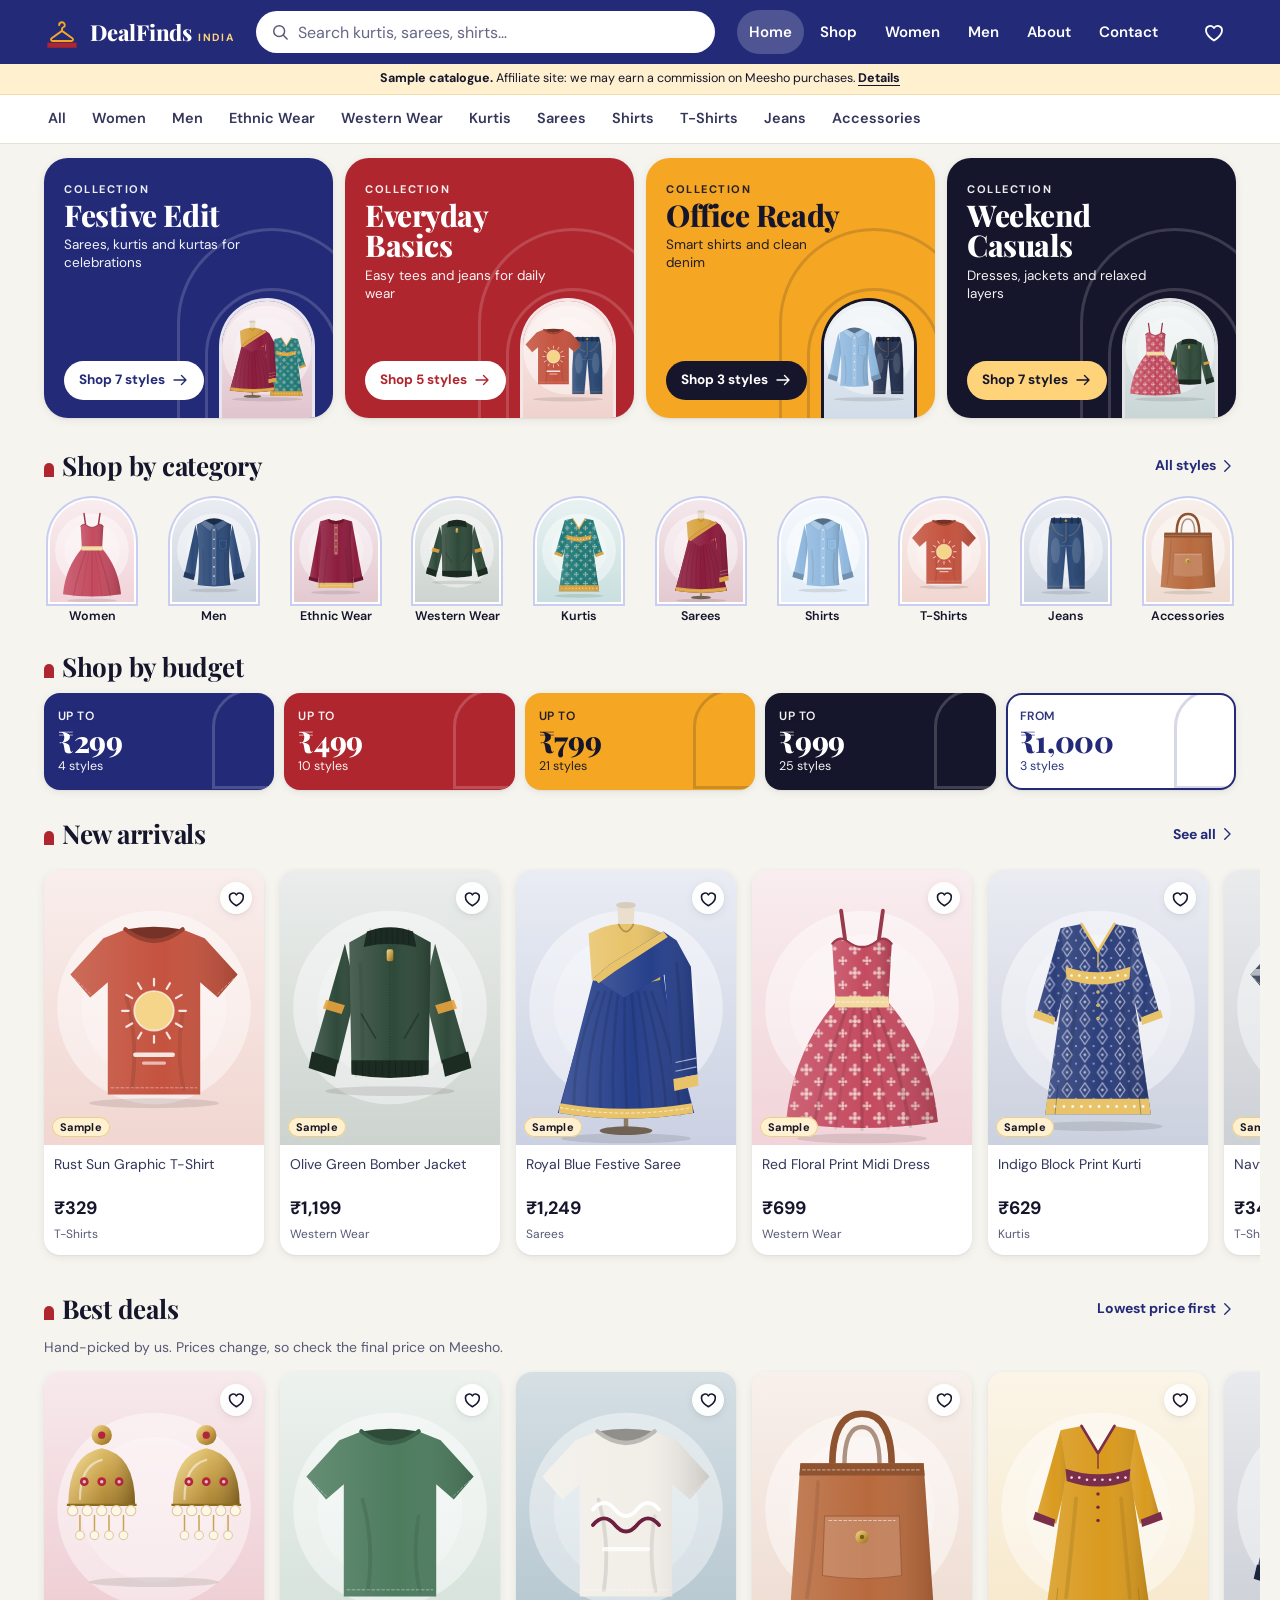
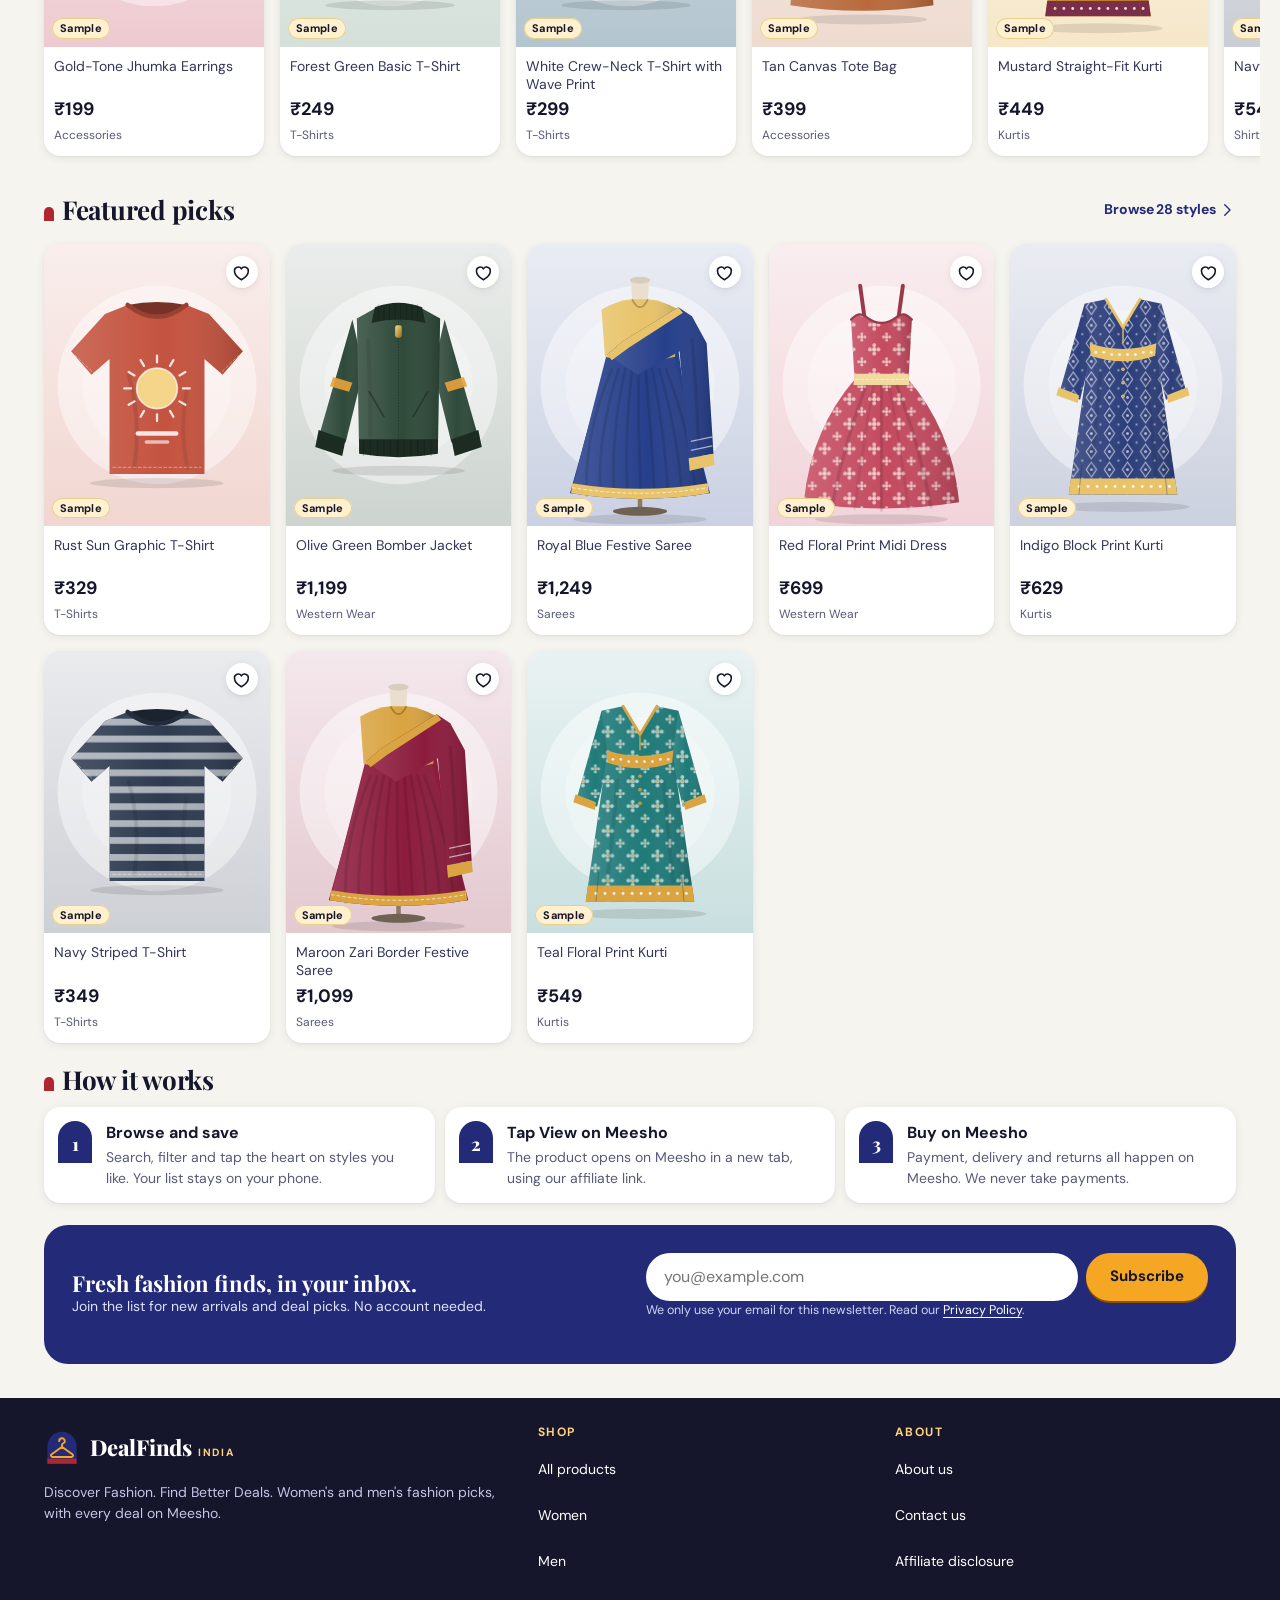
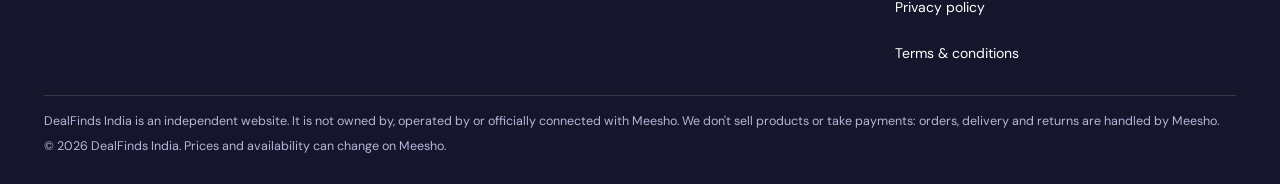
==== commit 5a46716e: "Add app-style DealFinds India redesign (preview branch) New mobile-first, shopping-app-style design " ====
--- a/index.html
+++ b/index.html
@@ -1,12 +1,12 @@
 <!DOCTYPE html>
-<html lang="en-IN" class="no-js">
+<html lang="en-IN">
 <head>
 <meta charset="utf-8">
-<meta name="viewport" content="width=device-width, initial-scale=1">
+<meta name="viewport" content="width=device-width, initial-scale=1, viewport-fit=cover">
 <title>DealFinds India – Discover Fashion. Find Better Deals.</title>
 <meta name="description" content="DealFinds India helps you discover fashion and find better deals. Browse kurtis, sarees, western wear, shirts, jeans and accessories, with links to Meesho.">
 <meta name="robots" content="index, follow, max-image-preview:large">
-<meta name="theme-color" content="#6d1f3f">
+<meta name="theme-color" content="#232a78">
 <link rel="canonical" href="https://pawanuse7-hash.github.io/Test/">
 <meta property="og:site_name" content="DealFinds India">
 <meta property="og:type" content="website">
@@ -14,276 +14,176 @@
 <meta property="og:title" content="DealFinds India – Discover Fashion. Find Better Deals.">
 <meta property="og:description" content="DealFinds India helps you discover fashion and find better deals. Browse kurtis, sarees, western wear, shirts, jeans and accessories, with links to Meesho.">
 <meta property="og:url" content="https://pawanuse7-hash.github.io/Test/">
-<meta property="og:image" content="https://pawanuse7-hash.github.io/Test/assets/og-image.png">
+<meta property="og:image" content="https://pawanuse7-hash.github.io/Test/assets/brand/og-image.png">
 <meta property="og:image:width" content="1200">
 <meta property="og:image:height" content="630">
 <meta property="og:image:alt" content="DealFinds India – Discover Fashion. Find Better Deals.">
 <meta name="twitter:card" content="summary_large_image">
 <meta name="twitter:title" content="DealFinds India – Discover Fashion. Find Better Deals.">
 <meta name="twitter:description" content="DealFinds India helps you discover fashion and find better deals. Browse kurtis, sarees, western wear, shirts, jeans and accessories, with links to Meesho.">
-<meta name="twitter:image" content="https://pawanuse7-hash.github.io/Test/assets/og-image.png">
-<link rel="icon" href="assets/favicon.svg" type="image/svg+xml">
-<link rel="apple-touch-icon" href="assets/apple-touch-icon.png">
+<meta name="twitter:image" content="https://pawanuse7-hash.github.io/Test/assets/brand/og-image.png">
+<link rel="icon" href="assets/brand/favicon.svg" type="image/svg+xml">
+<link rel="apple-touch-icon" href="assets/brand/apple-touch-icon.png">
+<link rel="manifest" href="manifest.webmanifest">
 <link rel="preload" href="assets/fonts/dm-sans-var.woff" as="font" type="font/woff" crossorigin>
 <link rel="preload" href="assets/fonts/playfair-display-var.woff" as="font" type="font/woff" crossorigin>
-<link rel="stylesheet" href="css/style.css">
-<script>document.documentElement.className = "js";</script>
+<link rel="stylesheet" href="css/dfi-app.css">
+<script src="js/site-config.js" defer></script>
+<script src="js/products-data.js" defer></script>
+<script src="js/dfi-app.js" defer></script>
 <script type="application/ld+json">{
   "@context": "https://schema.org",
   "@graph": [
-    {
-      "@type": "Organization",
-      "@id": "https://pawanuse7-hash.github.io/Test/#org",
-      "name": "DealFinds India",
-      "url": "https://pawanuse7-hash.github.io/Test/",
-      "logo": "https://pawanuse7-hash.github.io/Test/assets/apple-touch-icon.png"
-    },
-    {
-      "@type": "WebSite",
-      "@id": "https://pawanuse7-hash.github.io/Test/#website",
-      "url": "https://pawanuse7-hash.github.io/Test/",
-      "name": "DealFinds India",
-      "description": "Discover Fashion. Find Better Deals.",
-      "inLanguage": "en-IN",
-      "publisher": {
-        "@id": "https://pawanuse7-hash.github.io/Test/#org"
-      },
-      "potentialAction": {
-        "@type": "SearchAction",
-        "target": {
-          "@type": "EntryPoint",
-          "urlTemplate": "https://pawanuse7-hash.github.io/Test/shop.html?q={search_term_string}"
-        },
-        "query-input": "required name=search_term_string"
-      }
-    }
+    { "@type": "Organization", "@id": "https://pawanuse7-hash.github.io/Test/#org", "name": "DealFinds India", "url": "https://pawanuse7-hash.github.io/Test/", "logo": "https://pawanuse7-hash.github.io/Test/assets/brand/apple-touch-icon.png" },
+    { "@type": "WebSite", "@id": "https://pawanuse7-hash.github.io/Test/#website", "url": "https://pawanuse7-hash.github.io/Test/", "name": "DealFinds India", "description": "Discover Fashion. Find Better Deals.", "inLanguage": "en-IN", "publisher": { "@id": "https://pawanuse7-hash.github.io/Test/#org" },
+      "potentialAction": { "@type": "SearchAction", "target": { "@type": "EntryPoint", "urlTemplate": "https://pawanuse7-hash.github.io/Test/shop.html?q={search_term_string}" }, "query-input": "required name=search_term_string" } }
   ]
 }</script>
 </head>
-<body class="page-index">
-<a class="skip-link" href="#main">Skip to content</a>
+<body data-page="home">
+<a class="skip" href="#main">Skip to content</a>
 <svg xmlns="http://www.w3.org/2000/svg" width="0" height="0" style="position:absolute" aria-hidden="true" focusable="false">
-<symbol id="i-search" viewBox="0 0 24 24"><circle cx="11" cy="11" r="7"/><path d="m20 20-3.5-3.5"/></symbol>
-<symbol id="i-arrow-right" viewBox="0 0 24 24"><path d="M5 12h14M13 6l6 6-6 6"/></symbol>
-<symbol id="i-external" viewBox="0 0 24 24"><path d="M7 17 17 7M8 7h9v9"/></symbol>
-<symbol id="i-eye" viewBox="0 0 24 24"><path d="M2 12s3.6-7 10-7 10 7 10 7-3.6 7-10 7S2 12 2 12z"/><circle cx="12" cy="12" r="3"/></symbol>
+<symbol id="i-home" viewBox="0 0 24 24"><path d="M3 10.5 12 3l9 7.5V20a1 1 0 0 1-1 1h-5v-6H9v6H4a1 1 0 0 1-1-1z"/></symbol>
+<symbol id="i-grid" viewBox="0 0 24 24"><path d="M4 4h6.5v6.5H4zM13.5 4H20v6.5h-6.5zM4 13.5h6.5V20H4zM13.5 13.5H20V20h-6.5z"/></symbol>
+<symbol id="i-bag" viewBox="0 0 24 24"><path d="M5 8h14l-1 12H6zM9 8V6.5a3 3 0 0 1 6 0V8"/></symbol>
+<symbol id="i-heart" viewBox="0 0 24 24"><path d="M12 20.5s-8-4.6-8-10.2A4.3 4.3 0 0 1 12 8a4.3 4.3 0 0 1 8 2.3c0 5.6-8 10.2-8 10.2z"/></symbol>
+<symbol id="i-heart-solid" viewBox="0 0 24 24"><path fill="currentColor" d="M12 20.5s-8-4.6-8-10.2A4.3 4.3 0 0 1 12 8a4.3 4.3 0 0 1 8 2.3c0 5.6-8 10.2-8 10.2z"/></symbol>
+<symbol id="i-menu" viewBox="0 0 24 24"><path d="M4 7h16M4 12h16M4 17h16"/></symbol>
+<symbol id="i-search" viewBox="0 0 24 24"><circle cx="11" cy="11" r="6.5"/><path d="m16 16 4.5 4.5"/></symbol>
 <symbol id="i-close" viewBox="0 0 24 24"><path d="M6 6l12 12M18 6 6 18"/></symbol>
-<symbol id="i-sparkle" viewBox="0 0 24 24"><path d="M12 3l1.8 5.2L19 10l-5.2 1.8L12 17l-1.8-5.2L5 10l5.2-1.8z"/><path d="M19 16l.8 2.2L22 19l-2.2.8L19 22l-.8-2.2L16 19l2.2-.8z"/></symbol>
-<symbol id="i-user" viewBox="0 0 24 24"><circle cx="12" cy="8" r="4"/><path d="M4 21c0-4 4-6 8-6s8 2 8 6"/></symbol>
-<symbol id="i-tag" viewBox="0 0 24 24"><path d="M20.6 13.4 13.4 20.6a2 2 0 0 1-2.8 0L3 13V3h10l7.6 7.6a2 2 0 0 1 0 2.8z"/><circle cx="7.5" cy="7.5" r="1.5"/></symbol>
-<symbol id="i-shield" viewBox="0 0 24 24"><path d="M12 3l8 3v6c0 4.5-3.2 8-8 9-4.8-1-8-4.5-8-9V6z"/><path d="m9 12 2 2 4-4"/></symbol>
-<symbol id="i-mail" viewBox="0 0 24 24"><rect x="3" y="5" width="18" height="14" rx="2"/><path d="m3 7 9 6 9-6"/></symbol>
-<symbol id="i-bag" viewBox="0 0 24 24"><path d="M5 8h14l-1 12H6z"/><path d="M9 8a3 3 0 0 1 6 0"/></symbol>
+<symbol id="i-external" viewBox="0 0 24 24"><path d="M14 4h6v6M20 4l-9 9M18 14v5a1 1 0 0 1-1 1H5a1 1 0 0 1-1-1V7a1 1 0 0 1 1-1h5"/></symbol>
+<symbol id="i-filter" viewBox="0 0 24 24"><path d="M4 6h16M7 12h10M10 18h4"/></symbol>
+<symbol id="i-sort" viewBox="0 0 24 24"><path d="M8 4v16M8 20l-3-3M8 20l3-3M16 20V4M16 4l-3 3M16 4l3 3"/></symbol>
+<symbol id="i-check" viewBox="0 0 24 24"><path d="m5 12.5 4.5 4.5L19 7.5"/></symbol>
+<symbol id="i-chevron-right" viewBox="0 0 24 24"><path d="m9 5 7 7-7 7"/></symbol>
+<symbol id="i-arrow-right" viewBox="0 0 24 24"><path d="M4 12h16M14 6l6 6-6 6"/></symbol>
 <symbol id="i-info" viewBox="0 0 24 24"><circle cx="12" cy="12" r="9"/><path d="M12 11v5M12 8h.01"/></symbol>
+<symbol id="i-trash" viewBox="0 0 24 24"><path d="M5 7h14M9 7V4h6v3M7 7l1 13h8l1-13"/></symbol>
 </svg>
-<div class="announce">
-  <p>We may earn a commission when you buy through our links, at no extra cost to you. <a href="affiliate-disclosure.html">Affiliate disclosure</a></p>
-</div>
-<header class="site-header">
-  <div class="container header-inner">
-    <a class="brand" href="index.html" aria-label="DealFinds India home">
-      <img class="brand-mark" src="assets/logo-mark.svg" width="40" height="40" alt="">
-      <span class="brand-text"><span class="brand-name">DealFinds</span><span class="brand-sub">India</span></span>
-    </a>
-    <nav class="site-nav" id="site-nav" aria-label="Main">
-      <ul>
-        <li><a class="nav-link" href="index.html" aria-current="page">Home</a></li>
-        <li><a class="nav-link" href="shop.html">Shop</a></li>
-        <li><a class="nav-link" href="index.html#categories">Categories</a></li>
-        <li><a class="nav-link" href="about.html">About</a></li>
-        <li><a class="nav-link" href="contact.html">Contact</a></li>
-      </ul>
-      <div class="nav-cta"><a class="btn btn-primary" href="shop.html">Shop deals <svg class="icon icon-slide" aria-hidden="true" focusable="false"><use href="#i-arrow-right"/></svg></a></div>
-    </nav>
-    <a class="icon-btn" href="shop.html#search" aria-label="Search products"><svg class="icon" aria-hidden="true" focusable="false"><use href="#i-search"/></svg></a>
-    <a class="btn btn-primary btn-sm header-cta" href="shop.html">Shop deals</a>
-    <button class="icon-btn nav-toggle" type="button" aria-expanded="false" aria-controls="site-nav" aria-label="Open menu"><span class="bars"></span></button>
+<header class="appbar">
+  <a class="brand" href="index.html" aria-label="DealFinds India, home">
+    <img class="brand-mark" src="assets/brand/mark.svg" width="36" height="36" alt="">
+    <span class="brand-word"><b>DealFinds</b><i>India</i></span>
+  </a>
+  <nav class="topnav" aria-label="Main"><a href="index.html" aria-current="page">Home</a><a href="shop.html">Shop</a><a href="shop.html?for=women">Women</a><a href="shop.html?for=men">Men</a><a href="about.html">About</a><a href="contact.html">Contact</a></nav>
+  <div class="appbar-actions">
+    <button class="icon-btn" type="button" data-open="saved" aria-label="Saved items"><svg class="icon" aria-hidden="true" focusable="false"><use href="#i-heart"/></svg><span class="count" data-saved-count hidden>0</span></button>
   </div>
+  <form class="searchbar" id="search-form" role="search" action="shop.html" method="get">
+    <label class="sr-only" for="q">Search fashion</label>
+    <svg class="icon" aria-hidden="true" focusable="false"><use href="#i-search"/></svg>
+    <input id="q" name="q" type="search" placeholder="Search kurtis, sarees, shirts…" autocomplete="off" enterkeyhint="search" maxlength="80">
+  </form>
 </header>
+<div class="affnote" role="note"><span data-sample-notice hidden><strong>Sample catalogue.</strong> </span>Affiliate site: we may earn a commission on Meesho purchases. <a href="affiliate-disclosure.html">Details</a></div>
+
 <main id="main">
-  <section class="hero" aria-labelledby="hero-title">
-    <div class="container hero-grid">
-      <div class="hero-copy">
-        <span class="eyebrow">Fashion picks &middot; Shop on Meesho</span>
-        <h1 id="hero-title">Discover Fashion. <em>Find Better Deals.</em></h1>
-        <p class="lead">Browse curated kurtis, sarees, western wear, menswear and accessories, then tap View Deal to check the latest price on Meesho.</p>
-        <form class="search-pill" action="shop.html" method="get" role="search">
-          <label class="sr-only" for="hero-search">Search fashion</label>
-          <input id="hero-search" name="q" type="search" placeholder="Search kurtis, sarees, jeans&hellip;" autocomplete="off" enterkeyhint="search">
-          <button class="btn btn-primary" type="submit" aria-label="Search"><svg class="icon" aria-hidden="true" focusable="false"><use href="#i-search"/></svg><span class="label">Search</span></button>
-        </form>
-        <div class="hero-tags" aria-label="Popular searches">
-          <span>Popular:</span>
-          <a class="tag-pill" href="shop.html?category=kurtis">Kurtis</a>
-          <a class="tag-pill" href="shop.html?category=sarees">Sarees</a>
-          <a class="tag-pill" href="shop.html?category=jeans">Jeans</a>
-          <a class="tag-pill" href="shop.html?category=t-shirts">T-Shirts</a>
-        </div>
-      </div>
-      <div class="hero-visual">
-        <div class="hero-frame">
-          <img src="assets/img/hero-rail.svg" width="800" height="1000" alt="Illustration of a boutique clothes rail with a kurti, a dress, a shirt, a t-shirt, jeans and a jacket" fetchpriority="high">
-        </div>
-        <span class="float-chip a"><svg class="icon" aria-hidden="true" focusable="false"><use href="#i-sparkle"/></svg>Curated for India</span>
-        <span class="float-chip b"><svg class="icon" aria-hidden="true" focusable="false"><use href="#i-bag"/></svg>Shop on Meesho</span>
-      </div>
-    </div>
+  <h1 class="sr-only">DealFinds India: Discover Fashion. Find Better Deals.</h1>
+  <nav class="rail" aria-label="Departments"><ul id="dept-rail"></ul></nav>
+
+  <section aria-label="Collections">
+    <div class="banners" id="banners"></div>
+    <div class="dots" id="banner-dots" aria-hidden="true"></div>
   </section>
 
-  <section class="trust" aria-label="Why shop with DealFinds India">
-    <div class="container trust-grid">
-      <div class="trust-item"><span class="trust-ico"><svg class="icon" aria-hidden="true" focusable="false"><use href="#i-sparkle"/></svg></span><div><h3>Curated styles</h3><p>Fashion sorted by category, from everyday to festive.</p></div></div>
-      <div class="trust-item"><span class="trust-ico"><svg class="icon" aria-hidden="true" focusable="false"><use href="#i-external"/></svg></span><div><h3>Opens on Meesho</h3><p>View Deal takes you to Meesho in a new tab.</p></div></div>
-      <div class="trust-item"><span class="trust-ico"><svg class="icon" aria-hidden="true" focusable="false"><use href="#i-user"/></svg></span><div><h3>No sign-up needed</h3><p>No accounts and no payments on this site.</p></div></div>
-      <div class="trust-item"><span class="trust-ico"><svg class="icon" aria-hidden="true" focusable="false"><use href="#i-shield"/></svg></span><div><h3>Honest discounts</h3><p>A discount tag appears only after we've verified it.</p></div></div>
-    </div>
-  </section>
+  <div class="wrap">
+    <noscript><p class="noscript-msg">Please turn on JavaScript to browse the products. Without it you can still read our <a href="about.html">About</a> and <a href="affiliate-disclosure.html">Affiliate disclosure</a> pages.</p></noscript>
 
-  <section class="section" id="collections" aria-labelledby="collections-title">
-    <div class="container">
-      <div class="notice" data-sample-notice hidden>
-        <svg class="icon" aria-hidden="true" focusable="false"><use href="#i-info"/></svg>
-        <p><strong>Sample catalogue.</strong> The products, prices and pictures here are illustrative samples, and their links are placeholders until real Meesho affiliate links are added.</p>
+    <section class="sec" aria-labelledby="h-cats">
+      <div class="sec-head"><h2 id="h-cats">Shop by category</h2><a href="shop.html">All styles <svg class="icon icon-s" aria-hidden="true" focusable="false"><use href="#i-chevron-right"/></svg></a></div>
+      <ul class="cat-row" id="cat-row"></ul>
+    </section>
+
+    <section class="sec" aria-labelledby="h-budget">
+      <div class="sec-head"><h2 id="h-budget">Shop by budget</h2></div>
+      <div class="ptiles" id="price-tiles"></div>
+    </section>
+
+    <section class="sec" aria-labelledby="h-new">
+      <div class="sec-head"><h2 id="h-new">New arrivals</h2><a href="shop.html">See all <svg class="icon icon-s" aria-hidden="true" focusable="false"><use href="#i-chevron-right"/></svg></a></div>
+      <ul class="pgrid is-rail" data-render="new-arrivals"></ul>
+    </section>
+
+    <section class="sec" aria-labelledby="h-deals">
+      <div class="sec-head"><h2 id="h-deals">Best deals</h2><a href="shop.html?sort=price-asc">Lowest price first <svg class="icon icon-s" aria-hidden="true" focusable="false"><use href="#i-chevron-right"/></svg></a></div>
+      <p class="sec-sub">Hand-picked by us. Prices change, so check the final price on Meesho.</p>
+      <ul class="pgrid is-rail" data-render="best-deals"></ul>
+    </section>
+
+    <section class="sec" aria-labelledby="h-feat">
+      <div class="sec-head"><h2 id="h-feat">Featured picks</h2><a href="shop.html">Browse <span data-total>all styles</span> <svg class="icon icon-s" aria-hidden="true" focusable="false"><use href="#i-chevron-right"/></svg></a></div>
+      <ul class="pgrid" data-render="featured"></ul>
+    </section>
+
+    <section class="sec" aria-labelledby="h-how">
+      <div class="sec-head"><h2 id="h-how">How it works</h2></div>
+      <ol class="steps">
+        <li><strong>Browse and save</strong><span>Search, filter and tap the heart on styles you like. Your list stays on your phone.</span></li>
+        <li><strong>Tap View on Meesho</strong><span>The product opens on Meesho in a new tab, using our affiliate link.</span></li>
+        <li><strong>Buy on Meesho</strong><span>Payment, delivery and returns all happen on Meesho. We never take payments.</span></li>
+      </ol>
+    </section>
+
+    <section class="sec" aria-labelledby="news-title">
+      <div class="news on-dark">
+        <div>
+          <h2 id="news-title">Fresh fashion finds, in your inbox.</h2>
+          <p>Join the list for new arrivals and deal picks. No account needed.</p>
+        </div>
+        <form class="news-form" data-form="newsletter" method="post" novalidate>
+          <div class="news-row">
+            <label class="sr-only" for="news-email">Your email address</label>
+            <input id="news-email" name="email" type="email" inputmode="email" autocomplete="email" placeholder="you@example.com" required>
+            <button class="btn btn-gold" type="submit">Subscribe</button>
+          </div>
+          <div class="hp" aria-hidden="true"><label>Leave this empty <input type="text" name="website" tabindex="-1" autocomplete="off"></label></div>
+          <p class="hint">We only use your email for this newsletter. Read our <a href="privacy-policy.html">Privacy Policy</a>.</p>
+          <p class="form-status" role="status" aria-live="polite"></p>
+        </form>
       </div>
-      <div class="section-head">
-        <div><span class="eyebrow">Trending now</span><h2 id="collections-title">Trending Collections</h2></div>
-        <a class="link-arrow" href="shop.html">Shop everything <svg class="icon" aria-hidden="true" focusable="false"><use href="#i-arrow-right"/></svg></a>
+    </section>
+  </div>
+</main>
+
+<footer class="footer">
+  <div class="wrap">
+    <div class="footer-grid">
+      <div>
+        <a class="brand" href="index.html" aria-label="DealFinds India, home"><img class="brand-mark" src="assets/brand/mark.svg" width="36" height="36" alt=""><span class="brand-word"><b>DealFinds</b><i>India</i></span></a>
+        <p>Discover Fashion. Find Better Deals. Women's and men's fashion picks, with every deal on Meesho.</p>
       </div>
-      <div class="collections" data-render="collections"></div>
-      <noscript><p class="noscript-msg">Please turn on JavaScript to see our collections, or <a href="shop.html">browse the shop page</a>.</p></noscript>
-    </div>
-  </section>
-
-  <section class="section alt" id="new-arrivals" aria-labelledby="new-title">
-    <div class="container">
-      <div class="section-head">
-        <div><span class="eyebrow">Just added</span><h2 id="new-title">New Arrivals</h2><p>The latest styles added to the catalogue.</p></div>
-        <a class="link-arrow" href="shop.html?sort=newest">View all new <svg class="icon" aria-hidden="true" focusable="false"><use href="#i-arrow-right"/></svg></a>
-      </div>
-      <ul class="product-grid" data-render="new-arrivals" data-limit="8"></ul>
-      <noscript><p class="noscript-msg">Please turn on JavaScript to see products.</p></noscript>
-    </div>
-  </section>
-
-  <section class="section" id="best-deals" aria-labelledby="deals-title">
-    <div class="container">
-      <div class="section-head">
-        <div><span class="eyebrow">Budget friendly</span><h2 id="deals-title">Best Deals</h2><p>Pocket-friendly picks we like. Prices on Meesho change often, so always check the final price there. A discount tag is shown only when we've verified it.</p></div>
-        <a class="link-arrow" href="shop.html?sort=price-asc">Lowest price first <svg class="icon" aria-hidden="true" focusable="false"><use href="#i-arrow-right"/></svg></a>
-      </div>
-      <ul class="product-grid" data-render="best-deals" data-limit="8"></ul>
-      <noscript><p class="noscript-msg">Please turn on JavaScript to see products.</p></noscript>
-    </div>
-  </section>
-
-  <section class="section alt" id="categories" aria-labelledby="cats-title">
-    <div class="container">
-      <div class="section-head">
-        <div><span class="eyebrow">Browse</span><h2 id="cats-title">Popular Categories</h2><p>Jump straight to the style you're after.</p></div>
-        <a class="link-arrow" href="shop.html">All products <svg class="icon" aria-hidden="true" focusable="false"><use href="#i-arrow-right"/></svg></a>
-      </div>
-      <ul class="cat-grid" data-render="categories"></ul>
-      <noscript>
-        <ul>
-          <li><a href="shop.html?category=womens-fashion">Women's Fashion</a></li><li><a href="shop.html?category=mens-fashion">Men's Fashion</a></li><li><a href="shop.html?category=ethnic-wear">Ethnic Wear</a></li><li><a href="shop.html?category=western-wear">Western Wear</a></li><li><a href="shop.html?category=kurtis">Kurtis</a></li><li><a href="shop.html?category=sarees">Sarees</a></li><li><a href="shop.html?category=shirts">Shirts</a></li><li><a href="shop.html?category=t-shirts">T-Shirts</a></li><li><a href="shop.html?category=jeans">Jeans</a></li><li><a href="shop.html?category=accessories">Accessories</a></li>
-        </ul>
-      </noscript>
-    </div>
-  </section>
-
-  <section class="section" id="featured" aria-labelledby="featured-title">
-    <div class="container">
-      <div class="section-head">
-        <div><span class="eyebrow">Editor's picks</span><h2 id="featured-title">Featured Products</h2><p>A hand-picked mix from across the shop.</p></div>
-        <a class="link-arrow" href="shop.html">Browse the shop <svg class="icon" aria-hidden="true" focusable="false"><use href="#i-arrow-right"/></svg></a>
-      </div>
-      <ul class="product-grid" data-render="featured" data-limit="8"></ul>
-      <noscript><p class="noscript-msg">Please turn on JavaScript to see products.</p></noscript>
-    </div>
-  </section>
-
-  <section class="section alt" aria-labelledby="how-title">
-    <div class="container">
-      <div class="section-head"><div><span class="eyebrow">Simple</span><h2 id="how-title">How DealFinds India works</h2></div></div>
-      <ol class="steps">
-        <li class="step"><h3>Browse &amp; search</h3><p>Explore collections and categories, or search for exactly what you want.</p></li>
-        <li class="step"><h3>Tap View Deal</h3><p>Each product has its own link that opens the item on Meesho in a new tab.</p></li>
-        <li class="step"><h3>Check out on Meesho</h3><p>Compare the final price, then order on Meesho. Payment, delivery and returns are handled by Meesho.</p></li>
-      </ol>
-      <p class="fine-print">When you buy through our links we may earn a small commission, at no extra cost to you. It helps keep this site free. Read the full <a href="affiliate-disclosure.html">Affiliate Disclosure</a>.</p>
-    </div>
-  </section>
-
-<section class="newsletter" aria-labelledby="news-title">
-  <div class="container">
-    <div class="newsletter-box">
       <div>
-        <span class="eyebrow">Newsletter</span>
-        <h2 id="news-title">Fresh fashion finds, in your inbox.</h2>
-        <p>Join the list for new arrivals and deal picks. No account needed.</p>
-      </div>
-      <form class="news-form" data-form="newsletter" method="post" novalidate>
-        <div class="row">
-          <label class="sr-only" for="news-email">Your email address</label>
-          <input id="news-email" name="email" type="email" inputmode="email" autocomplete="email" placeholder="you@example.com" required>
-          <button class="btn btn-light" type="submit">Subscribe</button>
-        </div>
-        <div class="hp" aria-hidden="true"><label>Leave this empty <input type="text" name="website" tabindex="-1" autocomplete="off"></label></div>
-        <p class="hint">We only use your email for this newsletter. Read our <a href="privacy-policy.html">Privacy Policy</a>.</p>
-        <p class="form-status" role="status" aria-live="polite"></p>
-      </form>
-    </div>
-  </div>
-</section>
-</main>
-<footer class="site-footer">
-  <div class="container">
-    <div class="footer-grid">
-      <div class="footer-brand">
-        <a class="brand" href="index.html" aria-label="DealFinds India home">
-          <img class="brand-mark" src="assets/logo-mark.svg" width="40" height="40" alt="">
-          <span class="brand-text"><span class="brand-name">DealFinds</span><span class="brand-sub">India</span></span>
-        </a>
-        <p>Discover Fashion. Find Better Deals. We help Indian shoppers find fashion they'll love, then send them to Meesho to buy.</p>
-      </div>
-      <div class="footer-col">
         <h2>Shop</h2>
         <ul>
           <li><a href="shop.html">All products</a></li>
-          <li><a href="shop.html?category=womens-fashion">Women's Fashion</a></li>
-          <li><a href="shop.html?category=mens-fashion">Men's Fashion</a></li>
-          <li><a href="shop.html?category=ethnic-wear">Ethnic Wear</a></li>
-          <li><a href="shop.html?category=western-wear">Western Wear</a></li>
-          <li><a href="shop.html?category=kurtis">Kurtis</a></li>
-          <li><a href="shop.html?category=sarees">Sarees</a></li>
+          <li><a href="shop.html?for=women">Women</a></li>
+          <li><a href="shop.html?for=men">Men</a></li>
         </ul>
       </div>
-      <div class="footer-col">
-        <h2>Company</h2>
+      <div>
+        <h2>About</h2>
         <ul>
-          <li><a href="about.html">About Us</a></li>
-          <li><a href="contact.html">Contact Us</a></li>
-          <li><a href="index.html#categories">Categories</a></li>
-        </ul>
-      </div>
-      <div class="footer-col">
-        <h2>Legal</h2>
-        <ul>
-          <li><a href="privacy-policy.html">Privacy Policy</a></li>
-          <li><a href="affiliate-disclosure.html">Affiliate Disclosure</a></li>
-          <li><a href="terms.html">Terms &amp; Conditions</a></li>
+          <li><a href="about.html">About us</a></li>
+          <li><a href="contact.html">Contact us</a></li>
+          <li><a href="affiliate-disclosure.html">Affiliate disclosure</a></li>
+          <li><a href="privacy-policy.html">Privacy policy</a></li>
+          <li><a href="terms.html">Terms &amp; conditions</a></li>
         </ul>
       </div>
     </div>
-    <div class="footer-bottom">
-      <p>&copy; <span data-year>2026</span> DealFinds India. All rights reserved.</p>
-      <p><strong>Affiliate disclosure:</strong> as an affiliate we may earn a commission from purchases made through our links, at no extra cost to you. Prices and availability are set by Meesho and can change at any time.</p>
-      <p>DealFinds India is an independent website. It is not owned by, operated by or officially connected with Meesho. Meesho and related names and marks belong to their respective owners.</p>
+    <div class="legal">
+      <p>DealFinds India is an independent website. It is not owned by, operated by or officially connected with Meesho. We don't sell products or take payments: orders, delivery and returns are handled by Meesho.</p>
+      <p>&copy; <span data-year>2026</span> DealFinds India. Prices and availability can change on Meesho.</p>
     </div>
   </div>
 </footer>
-<script src="js/site-config.js" defer></script>
-<script src="js/products-data.js" defer></script>
-<script src="js/app.js" defer></script>
+
+<nav class="tabbar" aria-label="App navigation">
+  <a class="tab" href="index.html" aria-current="page"><svg class="icon" aria-hidden="true" focusable="false"><use href="#i-home"/></svg><span>Home</span></a>
+  <a class="tab" href="shop.html" data-open="categories"><svg class="icon" aria-hidden="true" focusable="false"><use href="#i-grid"/></svg><span>Categories</span></a>
+  <a class="tab" href="shop.html"><svg class="icon" aria-hidden="true" focusable="false"><use href="#i-bag"/></svg><span>Shop</span></a>
+  <button class="tab" type="button" data-open="saved"><svg class="icon" aria-hidden="true" focusable="false"><use href="#i-heart"/></svg><span>Saved</span><span class="count" data-saved-count hidden>0</span></button>
+  <a class="tab" href="about.html" data-open="more"><svg class="icon" aria-hidden="true" focusable="false"><use href="#i-menu"/></svg><span>More</span></a>
+</nav>
 </body>
 </html>
--- a/css/dfi-app.css
+++ b/css/dfi-app.css
@@ -0,0 +1,588 @@
+/* ==========================================================================
+   DealFinds India – app-style stylesheet (redesign)
+   Mobile-first. Sections:
+   fonts · tokens · base · app bar · notice · tab bar · sections · banners ·
+   categories · price tiles · product cards · toolbar · sheets · forms ·
+   content pages · footer · utilities · wide screens
+   ========================================================================== */
+
+/* ---------- Fonts (self-hosted, SIL Open Font License) ---------- */
+@font-face { font-family: "DM Sans"; src: url("../assets/fonts/dm-sans-var.woff") format("woff"); font-weight: 400 700; font-style: normal; font-display: swap; }
+@font-face { font-family: "Playfair Display"; src: url("../assets/fonts/playfair-display-var.woff") format("woff"); font-weight: 400 800; font-style: normal; font-display: swap; }
+@font-face { font-family: "Playfair Display"; src: url("../assets/fonts/playfair-display-italic-var.woff") format("woff"); font-weight: 400 700; font-style: italic; font-display: swap; }
+
+/* ---------- Design tokens ---------- */
+:root {
+  --paper: #f6f4ee;
+  --card: #ffffff;
+  --ink: #15162b;
+  --ink-2: #34365a;
+  --muted: #585a77;
+  --line: #e5e1d6;
+  --line-2: #d2ccbb;
+
+  --indigo: #232a78;
+  --indigo-d: #171c57;
+  --indigo-t: #eceefb;
+  --indigo-m: #c9cef0;
+  --madder: #b0262f;
+  --madder-t: #fbe8e7;
+  --gold: #f5a623;
+  --gold-l: #ffd37a;
+  --gold-d: #8a5200;
+  --gold-t: #fff0cf;
+  --ok: #1d6a47;
+  --ok-t: #e3f4ea;
+
+  --font-display: "Playfair Display", "Iowan Old Style", "Palatino Linotype", Palatino, Georgia, "Times New Roman", serif;
+  --font-ui: "DM Sans", system-ui, -apple-system, "Segoe UI", Roboto, "Noto Sans", "Helvetica Neue", Arial, sans-serif;
+
+  --bar1: 56px;          /* height of the top row of the app bar (mobile) */
+  --search-h: 52px;      /* height of the search row (mobile) */
+  --stick: var(--search-h); /* where sticky toolbars stick under the app bar */
+  --tab-h: 60px;         /* bottom tab bar */
+  --gutter: 14px;
+  --max: 1240px;
+
+  --r-s: 10px;
+  --r: 16px;
+  --r-l: 24px;
+  --arch: 999px 999px 0 0;
+  --shadow-1: 0 1px 2px rgba(21, 22, 43, .06), 0 2px 10px rgba(21, 22, 43, .07);
+  --shadow-2: 0 14px 40px rgba(21, 22, 43, .22);
+  --ease: cubic-bezier(.2, .7, .2, 1);
+}
+
+/* ---------- Base ---------- */
+*, *::before, *::after { box-sizing: border-box; }
+html { -webkit-text-size-adjust: 100%; text-size-adjust: 100%; scroll-behavior: smooth; }
+html.no-scroll { overflow: hidden; }
+body {
+  margin: 0;
+  min-width: 320px;
+  background: var(--paper);
+  color: var(--ink);
+  font-family: var(--font-ui);
+  font-size: 16px;
+  line-height: 1.5;
+  -webkit-tap-highlight-color: transparent;
+  padding-bottom: calc(var(--tab-h) + env(safe-area-inset-bottom, 0px));
+}
+img, svg { max-width: 100%; }
+img { display: block; height: auto; }
+a { color: var(--indigo); text-underline-offset: 3px; }
+button, input, select, textarea { font: inherit; color: inherit; }
+button { cursor: pointer; touch-action: manipulation; }
+a, button, summary, label { touch-action: manipulation; }
+h1, h2, h3, h4 { margin: 0; line-height: 1.15; }
+p { margin: 0 0 1em; }
+ul, ol { margin: 0; }
+[hidden] { display: none !important; }
+:focus-visible { outline: 3px solid var(--indigo); outline-offset: 2px; border-radius: 4px; }
+.appbar :focus-visible, .page-hero :focus-visible, .on-dark :focus-visible { outline-color: var(--gold-l); }
+
+.sr-only { position: absolute !important; width: 1px; height: 1px; margin: -1px; padding: 0; overflow: hidden; clip: rect(0 0 0 0); white-space: nowrap; border: 0; }
+.skip { position: absolute; left: 8px; top: -60px; z-index: 1000; background: var(--gold); color: var(--ink); padding: 10px 16px; border-radius: 0 0 var(--r-s) var(--r-s); font-weight: 700; text-decoration: none; }
+.skip:focus { top: 0; }
+
+.icon { width: 1.5rem; height: 1.5rem; flex: none; fill: none; stroke: currentColor; stroke-width: 1.8; stroke-linecap: round; stroke-linejoin: round; }
+.icon-s { width: 1.125rem; height: 1.125rem; }
+
+.wrap { width: 100%; max-width: var(--max); margin-inline: auto; padding-inline: var(--gutter); }
+
+/* ---------- Buttons ---------- */
+.btn {
+  display: inline-flex; align-items: center; justify-content: center; gap: 8px;
+  min-height: 48px; padding: 0 22px; border-radius: 999px; border: 2px solid transparent;
+  font-weight: 700; font-size: 15px; line-height: 1.1; text-decoration: none; text-align: center;
+  transition: transform .12s var(--ease), background-color .15s, box-shadow .15s;
+}
+.btn:active { transform: scale(.97); }
+.btn-primary { background: var(--indigo); color: #fff; }
+.btn-primary:hover { background: var(--indigo-d); }
+.btn-gold { background: var(--gold); color: var(--ink); box-shadow: 0 2px 0 var(--gold-d); }
+.btn-gold:hover { background: #ffb73d; }
+.btn-ghost { background: #fff; color: var(--indigo); border-color: var(--indigo); }
+.btn-ghost:hover { background: var(--indigo-t); }
+.btn-block { width: 100%; }
+.btn-sm { min-height: 40px; padding: 0 16px; font-size: 14px; }
+.btn[aria-disabled="true"] { background: #e7e5de; color: #595b70; border-color: transparent; box-shadow: none; cursor: not-allowed; }
+
+/* ==========================================================================
+   App bar (mobile: brand + saved on top, search below. Top row scrolls away,
+   the search row stays pinned.)
+   ========================================================================== */
+.appbar {
+  position: sticky; top: calc(var(--bar1) * -1); z-index: 50;
+  display: grid;
+  grid-template-columns: 1fr auto;
+  grid-template-areas: "brand actions" "search search";
+  grid-template-rows: var(--bar1) var(--search-h);
+  align-items: center;
+  background: var(--indigo); color: #fff;
+  padding-inline: var(--gutter);
+}
+.brand { grid-area: brand; display: inline-flex; align-items: center; gap: 10px; text-decoration: none; color: #fff; min-height: 44px; }
+.brand-mark { width: 36px; height: 36px; flex: none; }
+.brand-word { display: inline-flex; align-items: baseline; gap: 6px; line-height: 1; }
+.brand-word b { font-family: var(--font-display); font-weight: 800; font-size: 22px; letter-spacing: -.01em; }
+.brand-word i { font-style: normal; font-weight: 700; font-size: 10.5px; letter-spacing: .16em; text-transform: uppercase; color: var(--gold-l); }
+.topnav { display: none; }
+.appbar-actions { grid-area: actions; display: flex; align-items: center; gap: 4px; }
+.icon-btn {
+  position: relative; display: inline-grid; place-items: center; width: 44px; height: 44px;
+  border-radius: 50%; border: 0; background: transparent; color: inherit;
+}
+.icon-btn:hover { background: rgba(255, 255, 255, .12); }
+.count {
+  position: absolute; top: 3px; right: 1px; min-width: 20px; height: 20px; padding: 0 5px;
+  border-radius: 999px; background: var(--gold); color: var(--ink); font-size: 12px; font-weight: 700;
+  display: grid; place-items: center; line-height: 1;
+}
+.searchbar {
+  grid-area: search; position: relative; display: flex; align-items: center;
+  background: #fff; color: var(--ink); border-radius: 999px; height: 42px; margin-bottom: 10px;
+  box-shadow: 0 0 0 2px transparent; transition: box-shadow .15s;
+}
+.searchbar:focus-within { box-shadow: 0 0 0 3px var(--gold-l); }
+.searchbar .icon { position: absolute; left: 14px; width: 1.25rem; height: 1.25rem; color: var(--muted); pointer-events: none; }
+.searchbar input {
+  width: 100%; height: 100%; border: 0; background: transparent; border-radius: 999px;
+  padding: 0 16px 0 42px; font-size: 16px; outline: 0;
+}
+.searchbar input::placeholder { color: #666884; opacity: 1; }
+.searchbar input::-webkit-search-cancel-button { height: 18px; width: 18px; cursor: pointer; }
+
+/* ---------- Notice strip ---------- */
+.affnote { background: var(--gold-t); color: var(--ink); font-size: 12.5px; line-height: 1.4; padding: 6px var(--gutter); text-align: center; border-bottom: 1px solid #f0dca9; }
+.affnote a { color: var(--ink); font-weight: 700; padding: 12px 8px; margin: -12px -8px; } /* bigger tap area, same layout */
+.affnote strong { font-weight: 700; }
+
+/* ==========================================================================
+   Bottom tab bar (phones and small tablets)
+   ========================================================================== */
+.tabbar {
+  position: fixed; inset: auto 0 0 0; z-index: 60;
+  display: grid; grid-template-columns: repeat(5, 1fr);
+  height: calc(var(--tab-h) + env(safe-area-inset-bottom, 0px));
+  padding-bottom: env(safe-area-inset-bottom, 0px);
+  background: #fff; border-top: 1px solid var(--line);
+  box-shadow: 0 -4px 18px rgba(21, 22, 43, .06);
+}
+.tab {
+  position: relative; display: flex; flex-direction: column; align-items: center; justify-content: center; gap: 2px;
+  min-width: 0; padding: 6px 2px 4px; border: 0; background: transparent; text-decoration: none;
+  color: var(--muted); font-size: 11.5px; font-weight: 600; line-height: 1.1;
+}
+.tab .icon { width: 1.5rem; height: 1.5rem; }
+.tab[aria-current="page"], .tab.is-active { color: var(--indigo); }
+.tab[aria-current="page"]::before, .tab.is-active::before {
+  content: ""; position: absolute; top: 0; left: 50%; width: 28px; height: 4px; margin-left: -14px;
+  background: var(--madder); border-radius: 0 0 6px 6px;
+}
+.tab .count { top: 4px; right: calc(50% - 22px); min-width: 18px; height: 18px; font-size: 11px; }
+.tab:active .icon { transform: scale(.9); }
+
+/* ==========================================================================
+   Sections shared by pages
+   ========================================================================== */
+main { display: block; outline: 0; }
+.sec { padding-top: 22px; }
+.sec-head { display: flex; align-items: center; justify-content: space-between; gap: 12px; margin-bottom: 12px; }
+.sec-head h2 { font-family: var(--font-display); font-weight: 700; font-size: 22px; letter-spacing: -.01em; }
+.sec-head h2::before { content: ""; display: inline-block; width: 10px; height: 14px; margin-right: 8px; border-radius: 99px 99px 0 0; background: var(--madder); vertical-align: -1px; }
+.sec-head a { font-size: 14px; font-weight: 700; text-decoration: none; white-space: nowrap; display: inline-flex; align-items: center; gap: 2px; min-height: 44px; padding-left: 8px; }
+.sec-head a:hover { text-decoration: underline; }
+.sec-sub { margin: -6px 0 12px; color: var(--muted); font-size: 14px; }
+
+.scroller { display: flex; gap: 10px; overflow-x: auto; overscroll-behavior-x: contain; scroll-snap-type: x proximity; scrollbar-width: none; margin-inline: calc(var(--gutter) * -1); padding-inline: var(--gutter); scroll-padding-inline: var(--gutter); padding-bottom: 8px; }
+.scroller::-webkit-scrollbar { display: none; }
+
+/* ---------- Department rail ---------- */
+.rail { background: #fff; border-bottom: 1px solid var(--line); }
+.rail ul { list-style: none; padding: 0; display: flex; gap: 2px; overflow-x: auto; scrollbar-width: none; scroll-padding-inline: var(--gutter); padding-inline: calc(var(--gutter) - 8px); }
+.rail ul::-webkit-scrollbar { display: none; }
+.rail a { position: relative; display: inline-flex; align-items: center; min-height: 48px; padding: 0 12px; white-space: nowrap; text-decoration: none; color: var(--ink-2); font-weight: 600; font-size: 14.5px; }
+.rail a:hover { color: var(--indigo); }
+.rail a[aria-current="true"] { color: var(--indigo); }
+.rail a[aria-current="true"]::after { content: ""; position: absolute; left: 12px; right: 12px; bottom: 0; height: 3px; border-radius: 3px 3px 0 0; background: var(--madder); }
+
+/* ---------- Banners ---------- */
+.banners { display: flex; gap: 12px; overflow-x: auto; overscroll-behavior-x: contain; scroll-snap-type: x mandatory; scrollbar-width: none; padding: 14px var(--gutter) 4px; scroll-padding-inline: var(--gutter); }
+.banners::-webkit-scrollbar { display: none; }
+.banner {
+  position: relative; isolation: isolate; overflow: hidden;
+  flex: 0 0 min(88%, 460px); scroll-snap-align: start; min-height: 176px;
+  display: grid; grid-template-columns: minmax(0, 1fr) 96px; gap: 12px; align-items: stretch;
+  padding: 18px 18px 18px 20px; border-radius: var(--r-l);
+  color: #fff; text-decoration: none; box-shadow: var(--shadow-1);
+}
+.banner:active { transform: scale(.985); }
+.banner::before { content: ""; position: absolute; z-index: -1; right: -34px; bottom: -40px; width: 190px; height: 230px; border: 3px solid currentColor; opacity: .16; border-radius: var(--arch); }
+.banner::after { content: ""; position: absolute; z-index: -1; right: -6px; bottom: -40px; width: 134px; height: 170px; border: 3px solid currentColor; opacity: .16; border-radius: var(--arch); }
+.banner-copy { display: flex; flex-direction: column; justify-content: space-between; align-items: flex-start; gap: 10px; }
+.banner-kicker { font-size: 11px; font-weight: 700; letter-spacing: .14em; text-transform: uppercase; opacity: .92; }
+.banner-title { font-family: var(--font-display); font-weight: 800; font-size: 28px; line-height: 1.02; letter-spacing: -.015em; display: block; }
+.banner-sub { display: block; margin-top: 6px; font-size: 13.5px; line-height: 1.35; opacity: .95; }
+.banner-cta { display: inline-flex; white-space: nowrap; align-items: center; gap: 6px; padding: 9px 15px; border-radius: 999px; font-size: 13.5px; font-weight: 700; background: #fff; color: var(--indigo); }
+.banner-art { align-self: end; width: 96px; height: 120px; border-radius: var(--arch); overflow: hidden; background: rgba(255, 255, 255, .22); border: 3px solid rgba(255, 255, 255, .85); }
+.banner-art img { width: 100%; height: 100%; object-fit: cover; }
+.banner.v1 { background: var(--indigo); }
+.banner.v2 { background: var(--madder); }
+.banner.v2 .banner-cta { color: var(--madder); }
+.banner.v3 { background: var(--gold); color: var(--ink); }
+.banner.v3 .banner-cta { background: var(--ink); color: #fff; }
+.banner.v3 .banner-art { border-color: var(--ink); }
+.banner.v4 { background: var(--ink); }
+.banner.v4 .banner-cta { color: var(--ink); background: var(--gold-l); }
+.dots { display: flex; justify-content: center; gap: 6px; padding: 8px 0 0; }
+.dots span { width: 7px; height: 7px; border-radius: 99px; background: var(--line-2); transition: width .2s var(--ease), background-color .2s; }
+.dots span.on { width: 20px; background: var(--indigo); }
+
+/* ---------- Category arches ---------- */
+.cat-row { list-style: none; padding: 0; display: flex; gap: 14px; overflow-x: auto; scrollbar-width: none; scroll-snap-type: x proximity; margin-inline: calc(var(--gutter) * -1); padding-inline: var(--gutter); scroll-padding-inline: var(--gutter); padding-bottom: 6px; }
+.cat-row::-webkit-scrollbar { display: none; }
+.cat-row li { flex: none; scroll-snap-align: start; }
+.cat { display: grid; justify-items: center; gap: 7px; width: 78px; text-decoration: none; color: var(--ink); font-size: 12.5px; font-weight: 600; text-align: center; line-height: 1.2; }
+.cat-art { width: 72px; height: 88px; border-radius: var(--arch); overflow: hidden; background: var(--indigo-t); box-shadow: 0 0 0 2px #fff, 0 0 0 4px var(--indigo-m); transition: transform .15s var(--ease), box-shadow .15s; }
+.cat-art img { width: 100%; height: 100%; object-fit: cover; }
+.cat:active .cat-art { transform: scale(.95); }
+.cat:hover .cat-art { box-shadow: 0 0 0 2px #fff, 0 0 0 4px var(--indigo); }
+
+/* ---------- Price tiles ---------- */
+.ptiles { display: grid; grid-template-columns: repeat(2, minmax(0, 1fr)); gap: 10px; }
+.ptile { position: relative; overflow: hidden; isolation: isolate; display: flex; flex-direction: column; justify-content: flex-end; gap: 1px; min-height: 96px; padding: 14px; border-radius: var(--r); text-decoration: none; color: #fff; box-shadow: var(--shadow-1); }
+.ptile::after { content: ""; position: absolute; z-index: -1; right: -14px; top: -4px; width: 76px; height: 100px; border: 3px solid currentColor; opacity: .18; border-radius: var(--arch); }
+.ptile small { font-size: 12px; font-weight: 600; opacity: .95; letter-spacing: .04em; text-transform: uppercase; }
+.ptile strong { font-family: var(--font-display); font-weight: 800; font-size: 30px; line-height: 1; letter-spacing: -.01em; }
+.ptile span { font-size: 12.5px; opacity: .95; }
+.ptile:active { transform: scale(.97); }
+.ptile:last-child:nth-child(odd) { grid-column: 1 / -1; }
+.ptile.t1 { background: var(--indigo); }
+.ptile.t2 { background: var(--madder); }
+.ptile.t3 { background: var(--gold); color: var(--ink); }
+.ptile.t4 { background: var(--ink); }
+.ptile.t5 { background: #fff; color: var(--indigo); box-shadow: inset 0 0 0 2px var(--indigo), var(--shadow-1); }
+
+/* ==========================================================================
+   Product cards
+   ========================================================================== */
+.pgrid { list-style: none; padding: 0; margin: 0; display: grid; grid-template-columns: repeat(2, minmax(0, 1fr)); gap: 10px; }
+.pgrid > li { min-width: 0; display: flex; }
+.pgrid.is-rail { display: flex; overflow-x: auto; overscroll-behavior-x: contain; scroll-snap-type: x proximity; scrollbar-width: none; margin-inline: calc(var(--gutter) * -1); padding: 2px var(--gutter) 10px; scroll-padding-inline: var(--gutter); }
+.pgrid.is-rail::-webkit-scrollbar { display: none; }
+.pgrid.is-rail > li { flex: 0 0 clamp(152px, 43vw, 210px); scroll-snap-align: start; }
+
+.pc { position: relative; width: 100%; display: flex; flex-direction: column; background: var(--card); border-radius: var(--r); overflow: hidden; box-shadow: var(--shadow-1); transition: box-shadow .15s, transform .12s var(--ease); }
+.pc:hover { box-shadow: 0 6px 22px rgba(21, 22, 43, .16); }
+.pc-open { display: flex; flex-direction: column; flex: 1; width: 100%; padding: 0; border: 0; background: transparent; text-align: left; color: inherit; }
+.pc-open:active { transform: scale(.985); }
+.pc-img { position: relative; display: block; aspect-ratio: 4 / 5; background: var(--indigo-t); overflow: hidden; }
+.pc-img img { width: 100%; height: 100%; object-fit: cover; }
+.pc-tags { position: absolute; left: 8px; bottom: 8px; right: 8px; display: flex; flex-wrap: wrap; gap: 4px; pointer-events: none; }
+.tag { display: inline-block; padding: 3px 8px; border-radius: 999px; font-size: 11px; font-weight: 700; line-height: 1.3; letter-spacing: .03em; }
+.tag-sample { background: var(--gold-t); color: var(--ink); box-shadow: inset 0 0 0 1px #e8cf8c; }
+.tag-off { background: var(--madder); color: #fff; }
+.pc-body { display: grid; gap: 3px; padding: 10px 10px 12px; }
+.pc-name { font-size: 14px; line-height: 1.3; color: var(--ink-2); display: -webkit-box; -webkit-box-orient: vertical; -webkit-line-clamp: 2; line-clamp: 2; overflow: hidden; min-height: 2.6em; }
+.pc-price { display: flex; flex-wrap: wrap; align-items: baseline; gap: 2px 7px; }
+.pc-price b { font-size: 18px; font-weight: 700; color: var(--ink); }
+.pc-price s { font-size: 13px; color: var(--muted); }
+.pc-price em { font-style: normal; font-size: 13px; font-weight: 700; color: var(--madder); }
+.pc-meta { font-size: 12px; color: var(--muted); }
+.pc-save { position: absolute; top: 6px; right: 6px; z-index: 2; display: grid; place-items: center; width: 44px; height: 44px; padding: 0; border: 0; border-radius: 50%; background: transparent; color: var(--ink); }
+.pc-save::before { content: ""; position: absolute; inset: 6px; border-radius: 50%; background: rgba(255, 255, 255, .94); box-shadow: var(--shadow-1); }
+.pc-save .icon { position: relative; width: 1.3rem; height: 1.3rem; }
+.pc-save .i-on { display: none; }
+.pc-save[aria-pressed="true"] { color: var(--madder); }
+.pc-save[aria-pressed="true"] .i-on { display: block; }
+.pc-save[aria-pressed="true"] .i-off { display: none; }
+.pc-save:active .icon { transform: scale(.85); }
+.heart-pop .icon { animation: pop .3s var(--ease); }
+@keyframes pop { 0% { transform: scale(.7); } 60% { transform: scale(1.25); } 100% { transform: scale(1); } }
+
+.empty { display: grid; justify-items: center; gap: 8px; text-align: center; padding: 38px 18px; background: #fff; border-radius: var(--r-l); box-shadow: var(--shadow-1); }
+.empty .arch { width: 64px; height: 78px; border-radius: var(--arch); background: var(--indigo-t); box-shadow: 0 0 0 3px #fff, 0 0 0 5px var(--indigo-m); display: grid; place-items: center; color: var(--indigo); }
+.empty h3 { font-family: var(--font-display); font-size: 20px; }
+.empty p { color: var(--muted); margin: 0 0 8px; max-width: 34ch; }
+.noscript-msg { background: #fff; border-radius: var(--r); padding: 18px; margin: 16px 0; box-shadow: var(--shadow-1); }
+
+/* ---------- How it works / trust ---------- */
+.steps { list-style: none; padding: 0; display: grid; gap: 10px; counter-reset: step; }
+.steps li { position: relative; counter-increment: step; display: grid; gap: 2px; padding: 14px 14px 14px 62px; background: #fff; border-radius: var(--r); box-shadow: var(--shadow-1); }
+.steps li::before { content: counter(step); position: absolute; left: 14px; top: 14px; width: 34px; height: 42px; display: grid; place-items: center; border-radius: var(--arch); background: var(--indigo); color: #fff; font-family: var(--font-display); font-weight: 800; font-size: 18px; padding-top: 6px; }
+.steps strong { font-size: 16px; }
+.steps span { color: var(--muted); font-size: 14px; }
+
+.news { display: grid; gap: 12px; padding: 20px; border-radius: var(--r-l); background: var(--indigo); color: #fff; }
+.news h2 { font-family: var(--font-display); font-size: 22px; }
+.news p { margin: 0; color: #dfe2f8; font-size: 14px; }
+.news-row { display: flex; gap: 8px; }
+.news-row input { flex: 1; min-width: 0; height: 48px; border-radius: 999px; border: 0; padding: 0 18px; background: #fff; color: var(--ink); font-size: 16px; }
+.news .hint { font-size: 12.5px; color: #cfd3f3; }
+.news .hint a { color: #fff; }
+.news .form-status { margin: 0; min-height: 1.2em; font-size: 13.5px; color: var(--gold-l); }
+
+/* ==========================================================================
+   Shop page toolbar and results
+   ========================================================================== */
+.toolbar { position: sticky; top: var(--stick); z-index: 40; background: var(--paper); border-bottom: 1px solid var(--line); }
+.toolbar-row { display: flex; align-items: center; gap: 8px; overflow-x: auto; scrollbar-width: none; padding: 8px var(--gutter); scroll-padding-inline: var(--gutter); }
+.toolbar-row::-webkit-scrollbar { display: none; }
+.chip {
+  flex: none; display: inline-flex; align-items: center; gap: 6px; min-height: 40px; padding: 0 14px;
+  border-radius: 999px; border: 1.5px solid var(--line-2); background: #fff; color: var(--ink-2);
+  font-size: 14px; font-weight: 600; white-space: nowrap; text-decoration: none; line-height: 1;
+}
+.chip:hover { border-color: var(--indigo); color: var(--indigo); }
+.chip[aria-pressed="true"], .chip[aria-current="true"] { background: var(--indigo); border-color: var(--indigo); color: #fff; }
+.chip-tool { border-color: var(--indigo); color: var(--indigo); }
+.chip .badge { display: inline-grid; place-items: center; min-width: 20px; height: 20px; padding: 0 5px; border-radius: 99px; background: var(--madder); color: #fff; font-size: 12px; font-weight: 700; }
+.chip-wide { display: flex; width: 100%; justify-content: space-between; min-height: 52px; margin-bottom: 8px; font-size: 15px; }
+.sheet-body:focus { outline: 0; }
+.chip-sep { flex: none; width: 1px; height: 24px; background: var(--line-2); }
+.results-head { display: flex; flex-wrap: wrap; align-items: center; gap: 8px 10px; padding: 14px 0 12px; }
+.results-count { margin: 0; font-weight: 700; font-size: 15px; }
+.pills { display: flex; flex-wrap: wrap; gap: 6px; }
+.pill { display: inline-flex; align-items: center; gap: 4px; min-height: 36px; padding: 0 8px 0 12px; border-radius: 999px; border: 0; background: var(--indigo-t); color: var(--indigo); font-size: 13px; font-weight: 700; }
+.pill .icon { width: 1rem; height: 1rem; }
+.pill:hover { background: var(--indigo-m); }
+.linkbtn { border: 0; background: none; padding: 0 4px; min-height: 36px; color: var(--madder); font-weight: 700; font-size: 13.5px; text-decoration: underline; text-underline-offset: 3px; }
+.more-wrap { display: grid; justify-items: center; gap: 6px; padding: 22px 0 6px; }
+.more-wrap small { color: var(--muted); }
+
+/* ==========================================================================
+   Sheets (bottom sheets on phones, centred panels on larger screens)
+   ========================================================================== */
+dialog.sheet {
+  width: 100%; max-width: 640px; max-height: min(92vh, 92dvh);
+  margin: auto auto 0; padding: 0; border: 0; overflow: hidden;
+  background: var(--paper); color: var(--ink);
+  border-radius: var(--r-l) var(--r-l) 0 0; box-shadow: var(--shadow-2);
+}
+dialog.sheet[open] { display: flex; flex-direction: column; animation: sheet-up .28s var(--ease); }
+dialog.sheet::backdrop { background: rgba(14, 15, 38, .6); animation: fade .2s linear; }
+@keyframes sheet-up { from { transform: translateY(40px); opacity: .4; } to { transform: none; opacity: 1; } }
+@keyframes fade { from { opacity: 0; } to { opacity: 1; } }
+.sheet-head { position: relative; flex: none; display: flex; align-items: center; justify-content: space-between; gap: 10px; padding: 18px 8px 8px 18px; background: var(--paper); }
+.sheet-head::before { content: ""; position: absolute; top: 7px; left: 50%; width: 40px; height: 4px; margin-left: -20px; border-radius: 4px; background: var(--line-2); }
+.sheet-head h2 { font-family: var(--font-display); font-size: 21px; font-weight: 700; letter-spacing: -.01em; }
+.sheet-x { display: grid; place-items: center; width: 44px; height: 44px; border: 0; border-radius: 50%; background: transparent; color: var(--ink); }
+.sheet-x:hover { background: var(--indigo-t); }
+.sheet-body { flex: 1 1 auto; min-height: 0; overflow-y: auto; overscroll-behavior: contain; padding: 4px 18px 18px; -webkit-overflow-scrolling: touch; }
+.sheet-foot { flex: none; display: flex; gap: 10px; padding: 12px 18px calc(12px + env(safe-area-inset-bottom, 0px)); background: #fff; border-top: 1px solid var(--line); }
+.sheet-foot > * { flex: 1; }
+.sheet-foot .btn { white-space: nowrap; padding-inline: 14px; }
+.sheet-foot .btn-icon { flex: none; width: 52px; padding: 0; }
+.sheet-foot .btn-icon[aria-pressed="true"] { color: var(--madder); border-color: var(--madder); background: var(--madder-t); }
+.sheet-foot .btn-icon .i-on { display: none; }
+.sheet-foot .btn-icon[aria-pressed="true"] .i-on { display: block; }
+.sheet-foot .btn-icon[aria-pressed="true"] .i-off { display: none; }
+
+.group { padding: 10px 0 14px; border-bottom: 1px solid var(--line); }
+.group:last-child { border-bottom: 0; }
+.group h3 { font-size: 13px; font-weight: 700; letter-spacing: .08em; text-transform: uppercase; color: var(--muted); margin-bottom: 10px; }
+.chips { display: flex; flex-wrap: wrap; gap: 8px; }
+
+.linklist { list-style: none; padding: 0; margin: 0; }
+.linklist a { display: flex; align-items: center; justify-content: space-between; gap: 10px; min-height: 52px; padding: 0 2px; text-decoration: none; color: var(--ink); font-weight: 600; border-bottom: 1px solid var(--line); }
+.linklist li:last-child a { border-bottom: 0; }
+.linklist .icon { color: var(--muted); }
+.fine { font-size: 12.5px; color: var(--muted); line-height: 1.45; }
+
+.cat-tiles { display: grid; grid-template-columns: repeat(2, minmax(0, 1fr)); gap: 10px; }
+.cat-tile { display: flex; align-items: center; gap: 10px; padding: 8px; border-radius: var(--r); background: #fff; box-shadow: var(--shadow-1); text-decoration: none; color: var(--ink); min-height: 64px; }
+.cat-tile .cat-art { width: 44px; height: 54px; box-shadow: 0 0 0 2px var(--indigo-m); flex: none; }
+.cat-tile b { display: block; font-size: 14px; line-height: 1.2; }
+.cat-tile small { color: var(--muted); font-size: 12px; }
+.collection-list { list-style: none; padding: 0; display: grid; gap: 8px; }
+.collection-list a { display: flex; justify-content: space-between; align-items: center; gap: 8px; padding: 12px 14px; border-radius: var(--r); background: #fff; box-shadow: var(--shadow-1); text-decoration: none; color: var(--ink); font-weight: 700; }
+.collection-list small { font-weight: 500; color: var(--muted); display: block; font-size: 12.5px; }
+
+.rows { list-style: none; padding: 0; display: grid; gap: 10px; }
+.row { display: grid; grid-template-columns: 64px minmax(0, 1fr) auto; gap: 12px; align-items: center; padding: 8px; border-radius: var(--r); background: #fff; box-shadow: var(--shadow-1); }
+.row-img { width: 64px; height: 80px; padding: 0; border: 0; border-radius: var(--r-s); overflow: hidden; background: var(--indigo-t); }
+.row-img img { width: 100%; height: 100%; object-fit: cover; }
+.row-info b { display: block; font-size: 14px; line-height: 1.3; }
+.row-info span { font-size: 15px; font-weight: 700; }
+.row-info small { display: block; color: var(--muted); font-size: 12px; }
+.row-x { display: grid; place-items: center; width: 44px; height: 44px; border: 0; background: none; border-radius: 50%; color: var(--muted); }
+.row-x:hover { background: var(--madder-t); color: var(--madder); }
+
+/* ---------- Product sheet ---------- */
+.psheet .sheet-body { padding-top: 0; }
+.p-media { position: relative; width: fit-content; max-width: 100%; margin: 6px auto 0; border-radius: var(--r); overflow: hidden; background: var(--indigo-t); box-shadow: var(--shadow-1); }
+.p-media img { width: auto; max-width: 100%; height: min(46vh, 112vw); height: min(46dvh, 112vw); aspect-ratio: 4 / 5; object-fit: cover; }
+.p-media .tag { position: absolute; left: 10px; bottom: 10px; font-size: 12px; padding: 4px 10px; }
+.p-info { display: grid; grid-template-columns: minmax(0, 1fr); gap: 10px; padding-top: 14px; }
+.p-cat { font-size: 12.5px; font-weight: 700; letter-spacing: .08em; text-transform: uppercase; color: var(--madder); }
+.p-title { font-family: var(--font-display); font-size: 24px; font-weight: 700; line-height: 1.15; letter-spacing: -.01em; }
+.p-price { display: flex; flex-wrap: wrap; align-items: baseline; gap: 4px 10px; }
+.p-price b { font-size: 30px; font-weight: 700; }
+.p-price s { color: var(--muted); font-size: 16px; }
+.p-price em { font-style: normal; font-weight: 700; color: var(--madder); font-size: 16px; }
+.p-desc { margin: 0; color: var(--ink-2); }
+.p-note { display: flex; gap: 10px; margin: 0; padding: 12px; border-radius: var(--r-s); background: #fff; font-size: 13px; line-height: 1.45; color: var(--ink-2); box-shadow: inset 0 0 0 1px var(--line); }
+.p-note .icon { color: var(--indigo); margin-top: 1px; }
+.p-note[data-sample="true"] { background: var(--gold-t); box-shadow: inset 0 0 0 1px #e8cf8c; }
+.p-note[data-sample="true"] .icon { color: var(--gold-d); }
+.p-more { margin-top: 8px; }
+.p-more h3 { font-size: 13px; font-weight: 700; letter-spacing: .08em; text-transform: uppercase; color: var(--muted); margin: 14px 0 8px; }
+.mini { display: flex; gap: 8px; overflow-x: auto; scrollbar-width: none; margin-inline: -18px; padding: 2px 18px 6px; }
+.mini::-webkit-scrollbar { display: none; }
+.mini button { flex: 0 0 96px; padding: 0; border: 0; background: #fff; text-align: left; border-radius: var(--r-s); overflow: hidden; box-shadow: var(--shadow-1); }
+.mini img { aspect-ratio: 4 / 5; width: 100%; object-fit: cover; background: var(--indigo-t); }
+.mini span { display: block; padding: 5px 7px 7px; font-size: 13px; font-weight: 700; }
+
+/* ---------- Toast ---------- */
+.toast {
+  position: fixed; inset: auto auto calc(var(--tab-h) + 18px + env(safe-area-inset-bottom, 0px)) 50%; margin: 0;
+  transform: translateX(-50%); width: max-content; max-width: calc(100vw - 32px);
+  padding: 11px 18px; border: 0; border-radius: 999px; background: var(--ink); color: #fff;
+  font-size: 14px; font-weight: 600; box-shadow: var(--shadow-2); overflow: visible;
+}
+.toast:not(:popover-open) { display: none; }
+@supports not selector(:popover-open) { .toast:not(.is-on) { display: none; } }
+
+/* ==========================================================================
+   Forms
+   ========================================================================== */
+.form { display: grid; gap: 14px; }
+.form label { display: block; font-weight: 700; font-size: 14px; margin-bottom: 6px; }
+.form input, .form select, .form textarea { width: 100%; min-height: 48px; padding: 10px 14px; border-radius: var(--r-s); border: 1.5px solid var(--line-2); background: #fff; font-size: 16px; }
+.form textarea { min-height: 140px; resize: vertical; }
+.form input:focus, .form select:focus, .form textarea:focus { outline: 3px solid var(--indigo); outline-offset: 0; border-color: var(--indigo); }
+.form .req { color: var(--madder); }
+.form small { color: var(--muted); }
+.form-status { margin: 0; min-height: 1.2em; font-weight: 600; color: var(--ok); }
+.form-status.is-warn { color: var(--madder); }
+.hp { position: absolute; left: -9999px; width: 1px; height: 1px; overflow: hidden; }
+
+/* ==========================================================================
+   Content pages (About, Contact, legal, 404)
+   ========================================================================== */
+.page-hero { position: relative; overflow: hidden; isolation: isolate; background: var(--indigo); color: #fff; padding: 26px 0 30px; }
+.page-hero::before { content: ""; position: absolute; z-index: -1; right: -40px; bottom: -60px; width: 220px; height: 280px; border: 3px solid var(--gold); opacity: .35; border-radius: var(--arch); }
+.page-hero::after { content: ""; position: absolute; z-index: -1; right: 10px; bottom: -60px; width: 140px; height: 190px; border: 3px solid #fff; opacity: .16; border-radius: var(--arch); }
+.page-hero h1 { font-family: var(--font-display); font-weight: 800; font-size: clamp(30px, 8vw, 44px); letter-spacing: -.02em; margin: 8px 0; }
+.page-hero p { margin: 0; max-width: 56ch; color: #e1e4fa; }
+.breadcrumb { list-style: none; padding: 0; margin: 0; display: flex; flex-wrap: wrap; gap: 6px; font-size: 13.5px; color: #cfd3f3; }
+.breadcrumb li + li::before { content: "/"; margin-right: 6px; opacity: .6; }
+.breadcrumb a { color: #fff; }
+.prose-wrap { padding-block: 22px 12px; }
+.prose { max-width: 740px; background: #fff; border-radius: var(--r-l); padding: 22px 18px; box-shadow: var(--shadow-1); }
+.prose h2 { font-family: var(--font-display); font-size: 24px; margin: 1.6em 0 .5em; letter-spacing: -.01em; }
+.prose h2:first-child { margin-top: 0; }
+.prose h3 { font-size: 17px; margin: 1.3em 0 .4em; }
+.prose p, .prose li { color: var(--ink-2); line-height: 1.7; }
+.prose ul, .prose ol { padding-left: 1.3em; margin: 0 0 1em; }
+.prose li { margin-bottom: .35em; }
+.prose a { font-weight: 600; }
+.prose .updated { font-size: 14px; color: var(--muted); }
+.prose table { width: 100%; border-collapse: collapse; font-size: 14px; display: block; overflow-x: auto; }
+.prose th, .prose td { text-align: left; padding: 8px 10px; border-bottom: 1px solid var(--line); vertical-align: top; }
+.callout { margin: 1.2em 0; padding: 14px 16px; border-radius: var(--r-s); background: var(--gold-t); box-shadow: inset 0 0 0 1px #e8cf8c; }
+.callout p { margin: 0; color: var(--ink); }
+.value-grid { display: grid; gap: 10px; margin: 12px 0 1em; }
+.value { padding: 14px; border-radius: var(--r); background: var(--indigo-t); }
+.value h3 { margin: 0 0 4px; font-size: 16px; color: var(--indigo-d); }
+.value p { margin: 0; font-size: 14.5px; }
+.two-col { display: grid; gap: 18px; }
+.info-card { background: #fff; border-radius: var(--r); padding: 16px; box-shadow: var(--shadow-1); margin-bottom: 12px; }
+.info-card h2 { font-family: var(--font-display); font-size: 19px; margin-bottom: 6px; }
+.info-card p { margin: 0; color: var(--ink-2); font-size: 15px; }
+.contact-form { background: #fff; padding: 18px; border-radius: var(--r-l); box-shadow: var(--shadow-1); }
+
+.notfound { text-align: center; padding: 56px 0 40px; }
+.notfound .big { font-family: var(--font-display); font-weight: 800; font-size: clamp(84px, 26vw, 150px); line-height: 1; color: var(--indigo); margin: 0; }
+.notfound h1 { font-family: var(--font-display); font-size: clamp(24px, 6vw, 34px); margin: 6px 0 10px; }
+.notfound p.lead { color: var(--muted); max-width: 44ch; margin: 0 auto 20px; }
+.hero-actions { display: flex; gap: 10px; justify-content: center; flex-wrap: wrap; }
+
+/* ==========================================================================
+   Footer
+   ========================================================================== */
+.footer { margin-top: 34px; background: var(--ink); color: #d9dbf0; padding: 28px 0 22px; font-size: 14px; }
+.footer .brand-word b { color: #fff; }
+.footer-grid { display: grid; grid-template-columns: 1fr 1fr; gap: 22px 16px; }
+.footer-grid > :first-child { grid-column: 1 / -1; }
+.footer p { color: #c4c7e6; margin: 10px 0 0; max-width: 52ch; }
+.footer h2 { font-size: 12px; letter-spacing: .12em; text-transform: uppercase; color: var(--gold-l); font-family: var(--font-ui); margin-bottom: 8px; }
+.footer ul { list-style: none; padding: 0; display: grid; gap: 2px; }
+.footer a { color: #fff; text-decoration: none; display: inline-flex; min-height: 44px; min-width: 44px; padding-inline: 8px; margin-inline: -8px; align-items: center; }
+.footer a.brand { margin-inline: 0; padding-inline: 0; }
+.footer a:hover { text-decoration: underline; }
+.footer .legal { margin-top: 20px; padding-top: 16px; border-top: 1px solid rgba(255, 255, 255, .14); font-size: 12.5px; color: #b4b7da; }
+.footer .legal p { margin: 0 0 6px; max-width: none; color: #b4b7da; }
+
+/* ==========================================================================
+   Wider screens
+   ========================================================================== */
+@media (min-width: 600px) {
+  :root { --gutter: 20px; }
+  .pgrid { grid-template-columns: repeat(3, minmax(0, 1fr)); gap: 14px; }
+  .ptiles { grid-template-columns: repeat(5, minmax(0, 1fr)); }
+  .ptile:last-child:nth-child(odd) { grid-column: auto; }
+  .cat-tiles { grid-template-columns: repeat(3, minmax(0, 1fr)); }
+  .value-grid { grid-template-columns: repeat(2, 1fr); }
+  .footer-grid { grid-template-columns: 1.4fr 1fr 1fr; }
+  .footer-grid > :first-child { grid-column: auto; }
+  .prose { padding: 30px 32px; }
+  .banner { flex-basis: min(60%, 460px); }
+}
+
+@media (min-width: 720px) {
+  dialog.sheet { margin: auto; border-radius: var(--r-l); max-height: min(88vh, 88dvh); }
+  dialog.sheet[open] { animation: sheet-pop .24s var(--ease); }
+  @keyframes sheet-pop { from { transform: translateY(16px) scale(.98); opacity: 0; } to { transform: none; opacity: 1; } }
+  .sheet-head::before { display: none; }
+  .sheet-head { padding-top: 16px; }
+  dialog.sheet.psheet { max-width: 900px; }
+  .psheet .sheet-body { display: grid; grid-template-columns: minmax(0, 5fr) minmax(0, 6fr); gap: 24px; align-content: start; padding-top: 6px; }
+  .p-media { width: 100%; margin: 0; align-self: start; }
+  .p-media img { width: 100%; height: auto; max-height: 70vh; }
+  .p-info { padding-top: 0; align-content: start; }
+  .mini { margin-inline: 0; padding-inline: 0; }
+}
+
+@media (min-width: 900px) {
+  :root { --gutter: 24px; --stick: 64px; }
+  body { padding-bottom: 0; }
+  .tabbar { display: none; }
+  .appbar {
+    top: 0; grid-template-columns: auto minmax(220px, 1fr) auto auto;
+    grid-template-areas: "brand search nav actions"; grid-template-rows: 64px; column-gap: 22px;
+    padding-inline: max(var(--gutter), calc((100vw - var(--max)) / 2 + var(--gutter)));
+  }
+  .searchbar { margin-bottom: 0; max-width: 560px; justify-self: center; width: 100%; }
+  .topnav { grid-area: nav; display: flex; gap: 4px; }
+  .topnav a { display: inline-flex; align-items: center; min-height: 44px; padding: 0 12px; border-radius: 999px; color: #fff; text-decoration: none; font-weight: 600; font-size: 15px; }
+  .topnav a:hover { background: rgba(255, 255, 255, .14); }
+  .topnav a[aria-current="page"] { background: rgba(255, 255, 255, .2); }
+  .toast { bottom: 28px; }
+  .pgrid { grid-template-columns: repeat(4, minmax(0, 1fr)); gap: 16px; }
+  .pgrid.is-rail > li { flex-basis: 220px; }
+  .banners { display: grid; grid-template-columns: repeat(4, minmax(0, 1fr)); overflow: visible; padding-inline: 0; max-width: var(--max); margin-inline: auto; padding-inline: var(--gutter); }
+  .banner { flex: none; grid-template-columns: 1fr; min-height: 260px; }
+  .banner-art { position: absolute; right: 18px; bottom: 0; width: 96px; height: 120px; border-bottom: 0; border-radius: var(--arch); }
+  .banner-title { font-size: 30px; }
+  .banner-copy { padding-right: 70px; }
+  .dots { display: none; }
+  .cat-row { flex-wrap: wrap; justify-content: space-between; overflow: visible; margin-inline: 0; padding-inline: 0; }
+  .cat { width: 96px; }
+  .cat-art { width: 84px; height: 102px; }
+  .steps { grid-template-columns: repeat(3, 1fr); }
+  .news { grid-template-columns: 1fr 1fr; align-items: center; padding: 28px; }
+  .two-col { grid-template-columns: 1.4fr 1fr; gap: 28px; }
+  .sec-head h2 { font-size: 26px; }
+  .rail ul { max-width: var(--max); margin-inline: auto; }
+}
+
+@media (min-width: 1200px) {
+  .pgrid { grid-template-columns: repeat(5, minmax(0, 1fr)); }
+}
+
+@media (prefers-reduced-motion: reduce) {
+  html { scroll-behavior: auto; }
+  *, *::before, *::after { animation-duration: .01ms !important; animation-iteration-count: 1 !important; transition-duration: .01ms !important; }
+}
